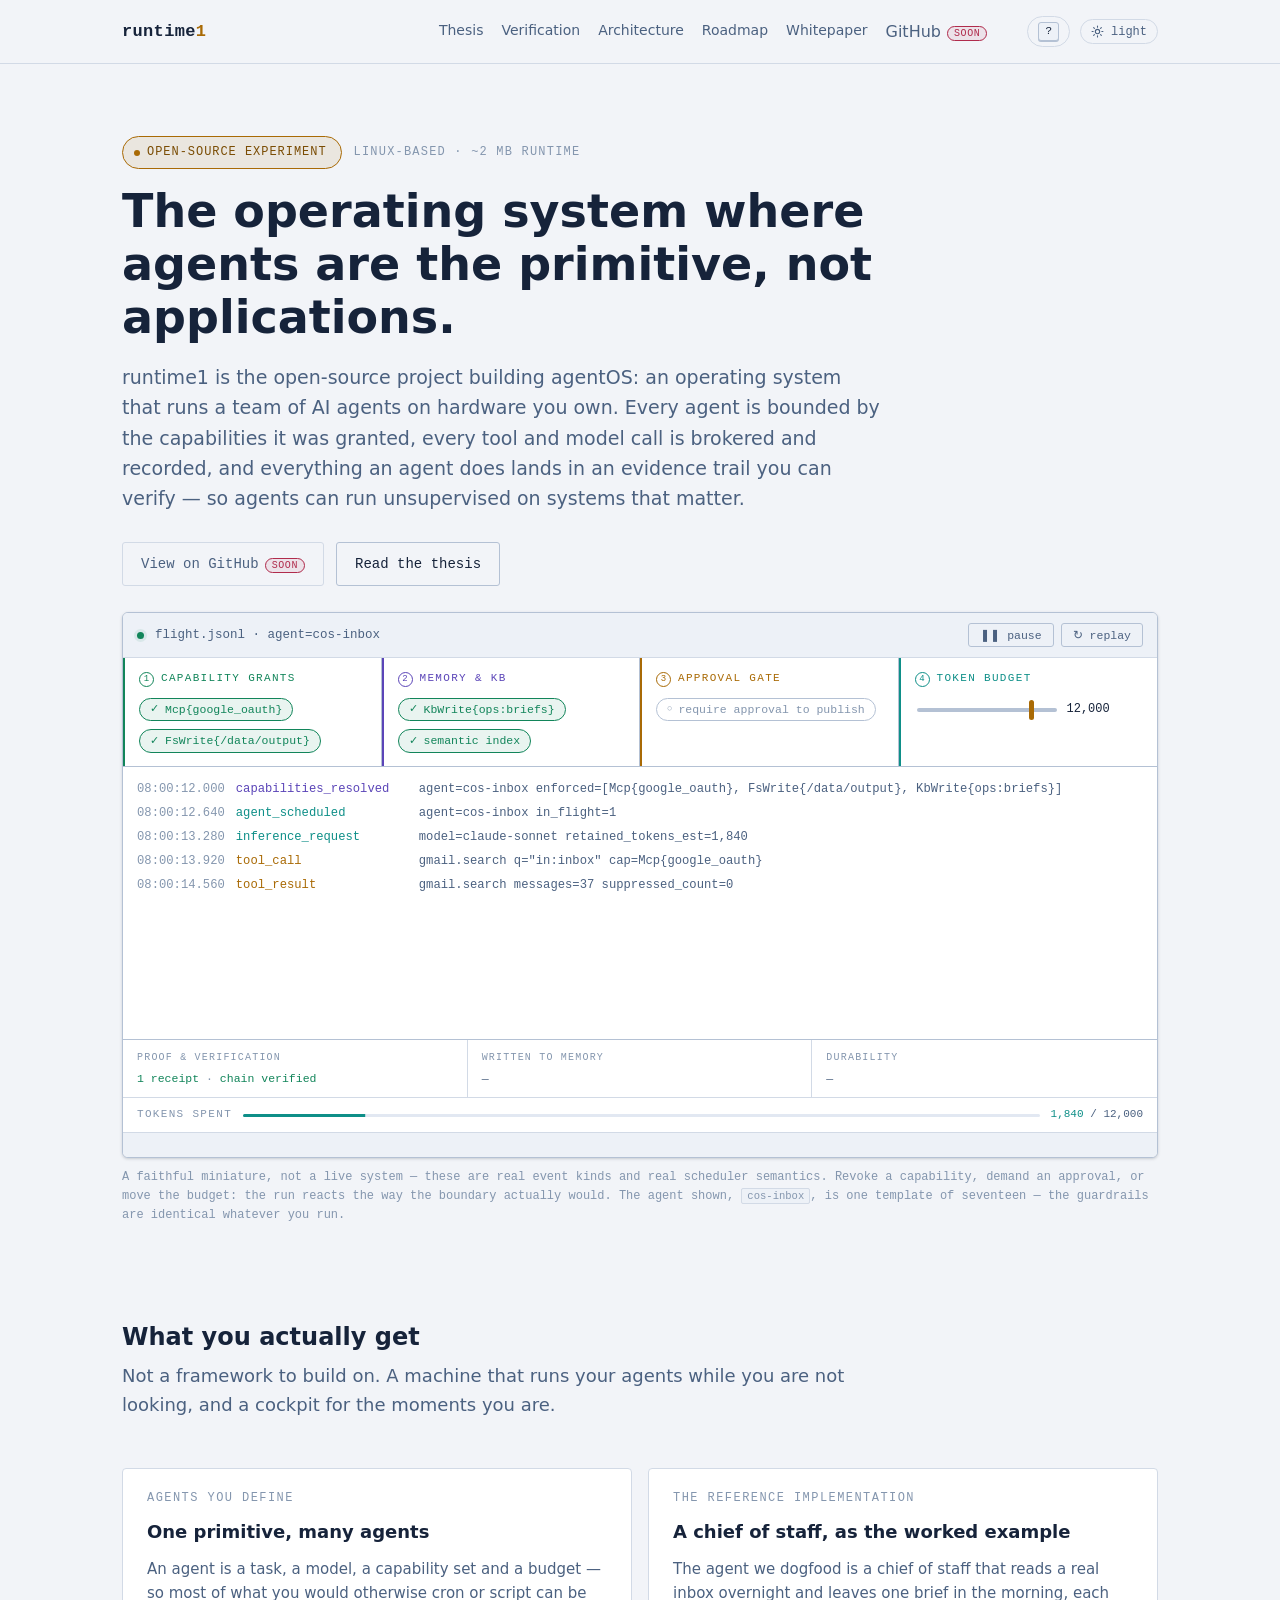
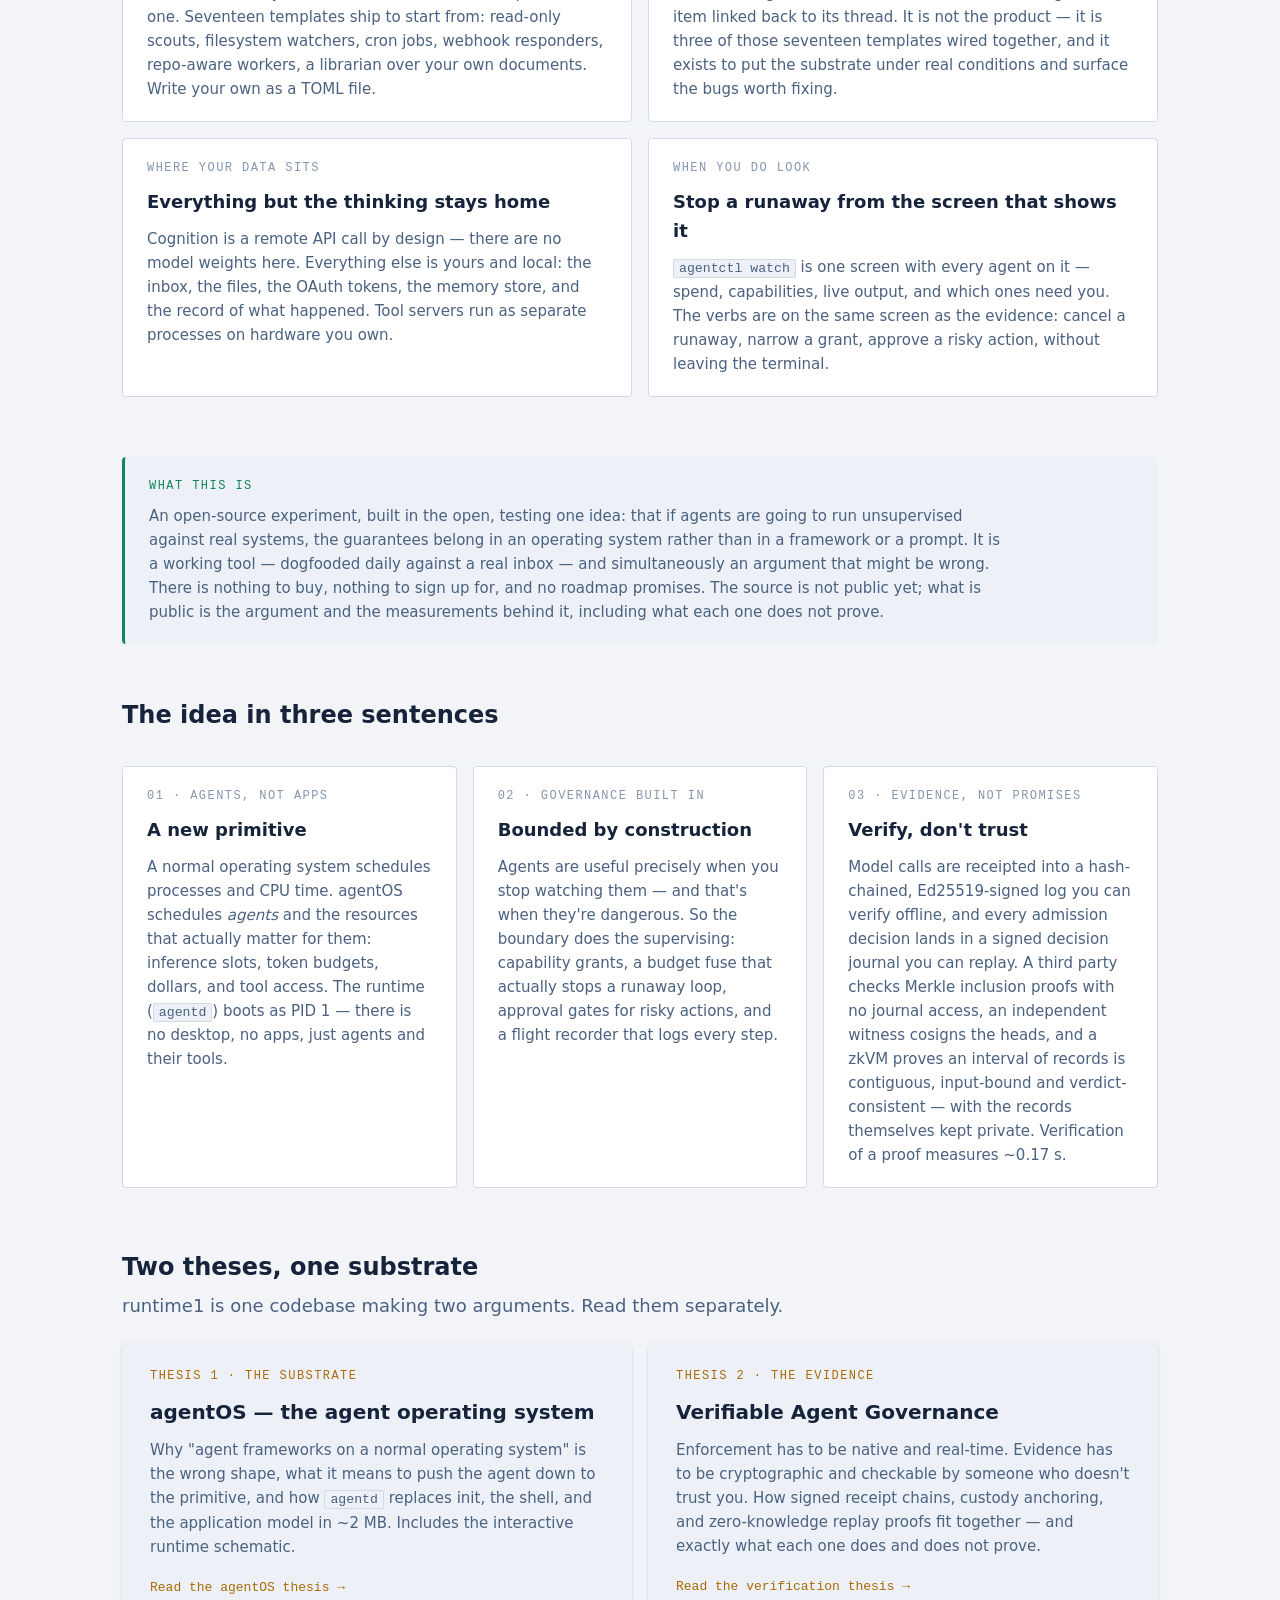
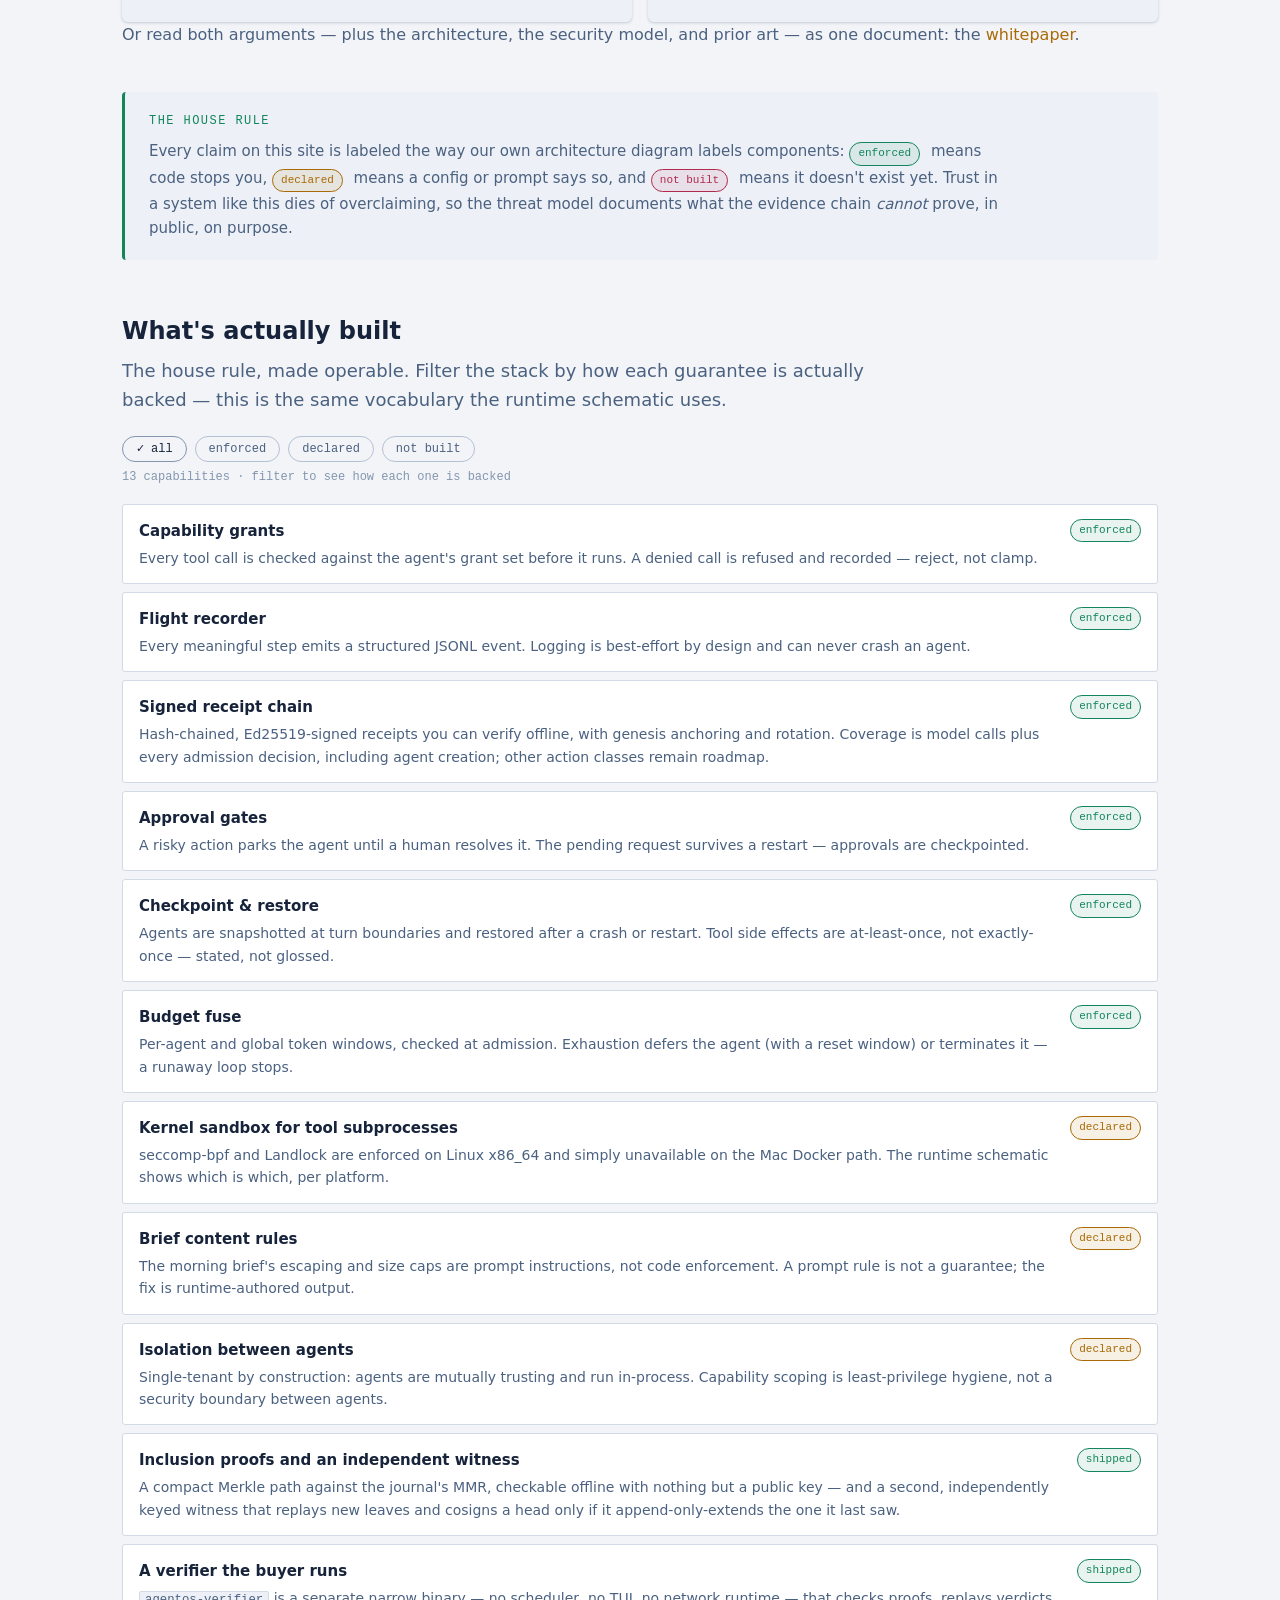
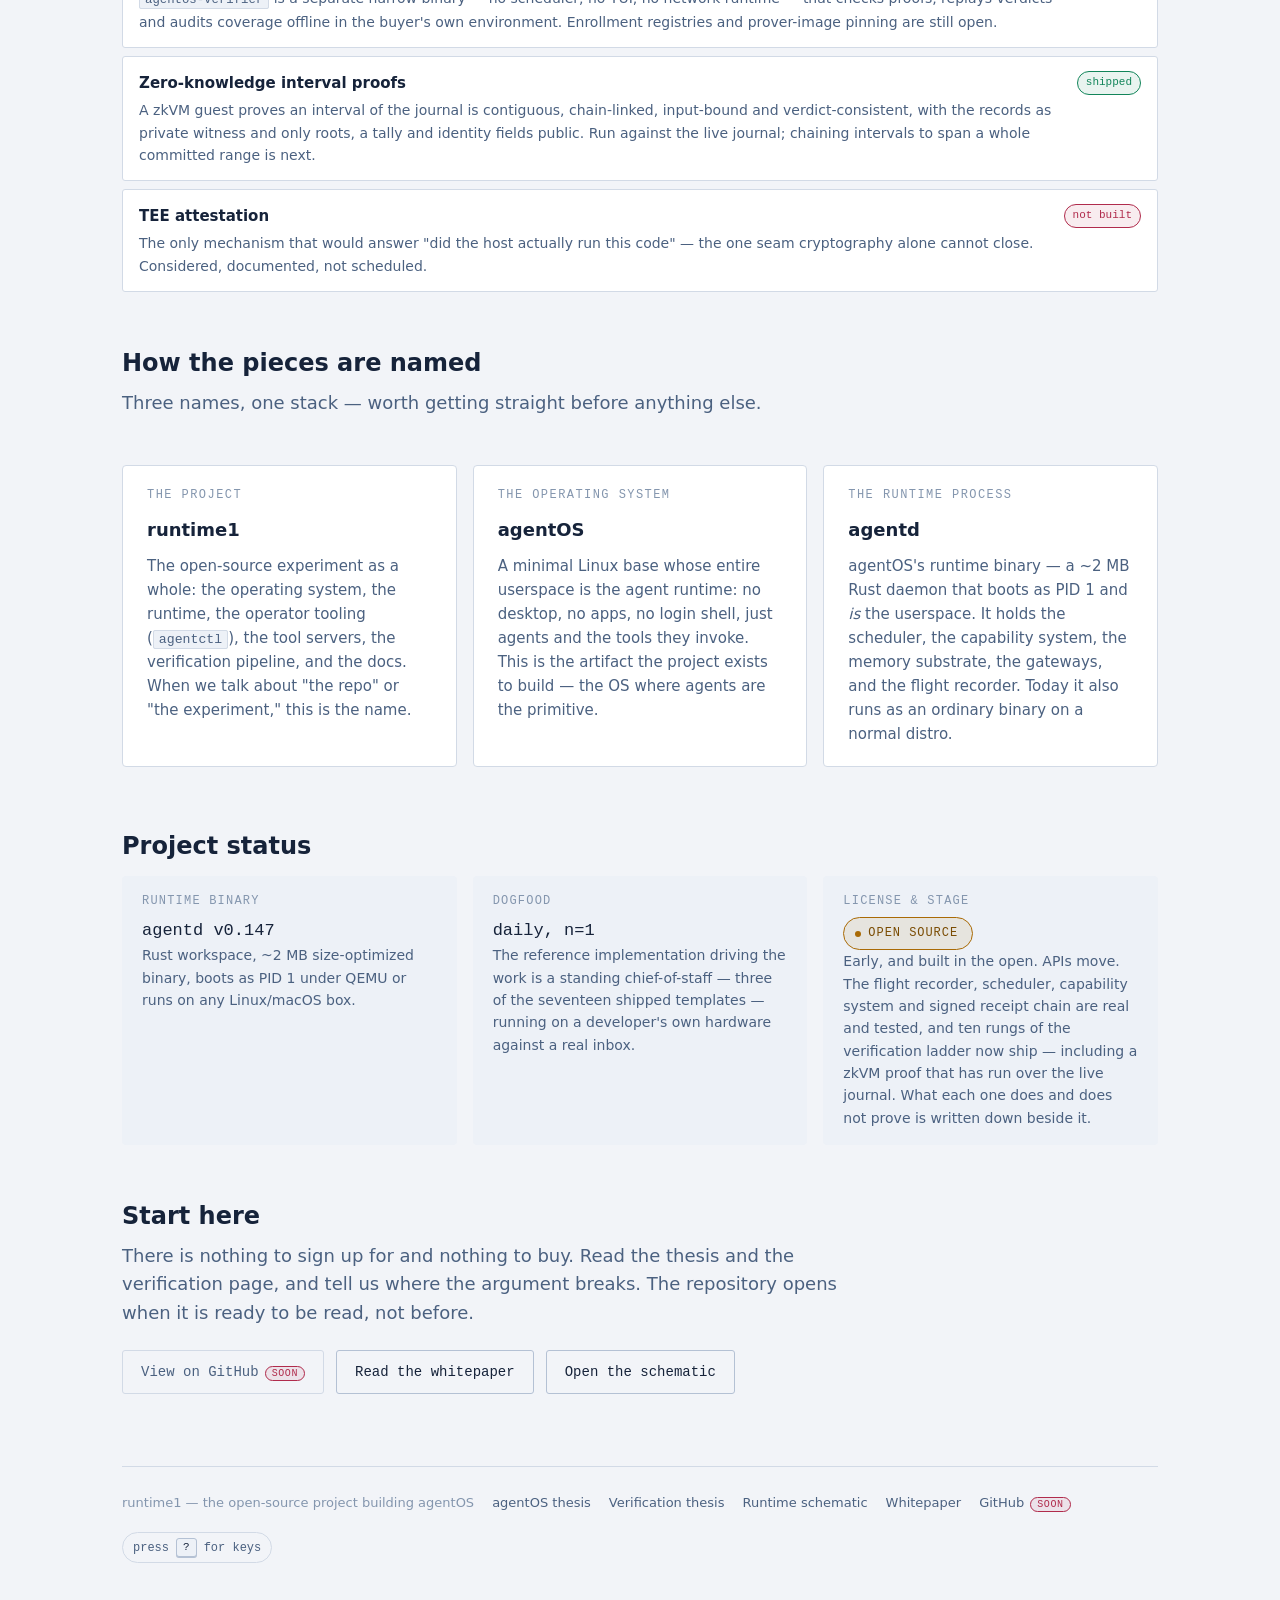
==== index.html @ 0117f95e "runtime1 website: initial public release Static site, no build step — GitHub Pages serves it straigh" ====
<!DOCTYPE html>
<html lang="en">
<head>
<meta charset="utf-8">
<meta name="viewport" content="width=device-width, initial-scale=1">
<title>runtime1 — building the operating system where agents are the primitive</title>
<meta name="description" content="runtime1 is the open-source project building agentOS — a Linux-based operating system whose primitive is the agent, not the application. Every agent bounded by capability, every action brokered and recorded, with a verifiable evidence trail.">
<link rel="stylesheet" href="style.css">
<script>try{var t=localStorage.getItem('runtime1-theme');if(t)document.documentElement.dataset.theme=t}catch(e){}</script>
</head>
<body>
<div class="progress"><span></span></div>
<header class="topbar">
  <nav class="nav">
    <span class="brand">runtime<b>1</b></span>
    <div class="links">
      <a href="thesis.html">Thesis</a>
      <a href="zk-verification.html">Verification</a>
      <a href="architecture.html">Architecture</a>
      <a href="roadmap.html">Roadmap</a>
      <a href="whitepaper.html">Whitepaper</a>
      <span class="soon" title="the repository is not public yet">GitHub<em>soon</em></span>
    </div>
    <div class="tools">
      <button type="button" class="keyhint" data-help aria-label="Keyboard shortcuts"><kbd>?</kbd></button>
      <button type="button" class="tt" data-theme-toggle aria-pressed="false" title="Switch to light (t)">
        <svg class="moon" viewBox="0 0 24 24" fill="none" stroke="currentColor" stroke-width="2"
             stroke-linecap="round" stroke-linejoin="round" aria-hidden="true"><path d="M21 12.79A9 9 0 1 1 11.21 3 7 7 0 0 0 21 12.79z"/></svg>
        <svg class="sun" viewBox="0 0 24 24" fill="none" stroke="currentColor" stroke-width="2"
             stroke-linecap="round" stroke-linejoin="round" aria-hidden="true"><circle cx="12" cy="12" r="4"/><path d="M12 2v2M12 20v2M4.9 4.9l1.4 1.4M17.7 17.7l1.4 1.4M2 12h2M20 12h2M6.3 17.7l-1.4 1.4M19.1 4.9l-1.4 1.4"/></svg>
        <span class="tt-label">dark</span>
      </button>
    </div>
  </nav>
</header>

<div class="wrap">


  <section class="hero">
    <div class="hero-tag">
      <span class="pill">open-source experiment</span>
      <span class="rest">Linux-based · ~2&nbsp;MB runtime</span>
    </div>
    <h1>The operating system where agents are the primitive, not applications.</h1>
    <p class="sub">
      runtime1 is the open-source project building agentOS: an operating system that runs a
      team of AI agents on hardware you own. Every agent is bounded by the capabilities it was
      granted, every tool and model call is brokered and recorded, and everything an agent does
      lands in an evidence trail you can verify — so agents can run unsupervised on systems
      that matter.
    </p>
    <div class="cta">
      <span class="btn soon-btn" title="the repository is not public yet">View on GitHub<em>soon</em></span>
      <a class="btn ghost" href="thesis.html">Read the thesis</a>
    </div>

    <div class="rec" data-recorder>
      <div class="rec-hd">
        <span class="dot" aria-hidden="true"></span>
        <span class="file">flight.jsonl · agent=cos-inbox</span>
        <div class="rec-ctl">
          <button type="button" data-play aria-label="Pause the recorder">❚❚ pause</button>
          <button type="button" data-replay aria-label="Replay the recorder">↻ replay</button>
        </div>
      </div>

      <div class="rec-controls">
        <div class="guard" data-guard="cap">
          <p class="guard-k"><span class="gn">1</span> capability grants</p>
          <div class="guard-row">
            <button type="button" class="tog on" data-cap="Mcp{google_oauth}" aria-pressed="true">Mcp{google_oauth}</button>
            <button type="button" class="tog on" data-cap="FsWrite{/data/output}" aria-pressed="true">FsWrite{/data/output}</button>
          </div>
        </div>
        <div class="guard" data-guard="memory">
          <p class="guard-k"><span class="gn">2</span> memory &amp; kb</p>
          <div class="guard-row">
            <button type="button" class="tog on" data-cap="KbWrite{ops:briefs}" aria-pressed="true">KbWrite{ops:briefs}</button>
            <button type="button" class="tog on" data-semantic aria-pressed="true">semantic index</button>
          </div>
        </div>
        <div class="guard" data-guard="approval">
          <p class="guard-k"><span class="gn">3</span> approval gate</p>
          <div class="guard-row">
            <button type="button" class="tog" data-approval aria-pressed="false">require approval to publish</button>
          </div>
        </div>
        <div class="guard" data-guard="budget">
          <p class="guard-k"><span class="gn">4</span> token budget</p>
          <div class="guard-row">
            <input class="m3-slider" id="budget" type="range" min="2000" max="14000" step="500"
                   value="12000" data-budget aria-label="Token budget">
            <span class="guard-val" data-budget-label>12,000</span>
          </div>
        </div>
      </div>

      <div class="rec-log" role="log" aria-live="off" aria-label="Simulated flight recorder output"></div>

      <div class="rec-status">
        <div class="st" data-st="proof">
          <p class="st-k">proof &amp; verification</p>
          <p class="st-v" data-proof>—</p>
        </div>
        <div class="st" data-st="memory">
          <p class="st-k">written to memory</p>
          <p class="st-v" data-kb>—</p>
        </div>
        <div class="st" data-st="durability">
          <p class="st-k">durability</p>
          <p class="st-v" data-ckpt>—</p>
        </div>
      </div>

      <div class="rec-meter">
        <span class="rm-k">tokens spent</span>
        <div class="meter"><span></span></div>
        <span class="rm-v"><b data-spent>0</b> / <span data-cap-total>12,000</span></span>
      </div>

      <div class="rec-out"></div>
    </div>
    <p class="rec-cap">A faithful miniature, not a live system — these are real event kinds and real
    scheduler semantics. Revoke a capability, demand an approval, or move the budget: the run
    reacts the way the boundary actually would. The agent shown, <code>cos-inbox</code>, is one
    template of seventeen — the guardrails are identical whatever you run.</p>
  </section>

  <section class="section">
    <h2>What you actually get</h2>
    <p class="lead">Not a framework to build on. A machine that runs your agents while you are not
    looking, and a cockpit for the moments you are.</p>
    <div class="plain quad">
      <div class="card" data-reveal>
        <p class="k">agents you define</p>
        <h3>One primitive, many agents</h3>
        <p>An agent is a task, a model, a capability set and a budget — so most of what you would
        otherwise cron or script can be one. Seventeen templates ship to start from: read-only
        scouts, filesystem watchers, cron jobs, webhook responders, repo-aware workers, a
        librarian over your own documents. Write your own as a TOML file.</p>
      </div>
      <div class="card" data-reveal>
        <p class="k">the reference implementation</p>
        <h3>A chief of staff, as the worked example</h3>
        <p>The agent we dogfood is a chief of staff that reads a real inbox overnight and leaves
        one brief in the morning, each item linked back to its thread. It is not the product —
        it is three of those seventeen templates wired together, and it exists to put the
        substrate under real conditions and surface the bugs worth fixing.</p>
      </div>
      <div class="card" data-reveal>
        <p class="k">where your data sits</p>
        <h3>Everything but the thinking stays home</h3>
        <p>Cognition is a remote API call by design — there are no model weights here. Everything
        else is yours and local: the inbox, the files, the OAuth tokens, the memory store, and the
        record of what happened. Tool servers run as separate processes on hardware you own.</p>
      </div>
      <div class="card" data-reveal>
        <p class="k">when you do look</p>
        <h3>Stop a runaway from the screen that shows it</h3>
        <p><code>agentctl watch</code> is one screen with every agent on it — spend, capabilities,
        live output, and which ones need you. The verbs are on the same screen as the evidence:
        cancel a runaway, narrow a grant, approve a risky action, without leaving the terminal.</p>
      </div>
    </div>
  </section>

  <section class="section">
    <div class="honesty" style="margin-top:0" data-reveal>
      <p class="k">what this is</p>
      <p>
        An open-source experiment, built in the open, testing one idea: that if agents are
        going to run unsupervised against real systems, the guarantees belong in an operating
        system rather than in a framework or a prompt. It is a working tool — dogfooded daily
        against a real inbox — and simultaneously an argument that might be wrong. There is
        nothing to buy, nothing to sign up for, and no roadmap promises. The source is not
        public yet; what is public is the argument and the measurements behind it, including
        what each one does not prove.
      </p>
    </div>
  </section>


  <section class="section">
    <h2>The idea in three sentences</h2>
    <div class="plain">
      <div class="card" data-reveal>
        <p class="k">01 · agents, not apps</p>
        <h3>A new primitive</h3>
        <p>A normal operating system schedules processes and CPU time. agentOS schedules <em>agents</em> and
        the resources that actually matter for them: inference slots, token budgets, dollars,
        and tool access. The runtime (<code>agentd</code>) boots as PID&nbsp;1 — there is no
        desktop, no apps, just agents and their tools.</p>
      </div>
      <div class="card" data-reveal>
        <p class="k">02 · governance built in</p>
        <h3>Bounded by construction</h3>
        <p>Agents are useful precisely when you stop watching them — and that's when they're
        dangerous. So the boundary does the supervising: capability grants, a budget fuse that
        actually stops a runaway loop, approval gates for risky actions, and a flight recorder
        that logs every step.</p>
      </div>
      <div class="card" data-reveal>
        <p class="k">03 · evidence, not promises</p>
        <h3>Verify, don't trust</h3>
        <p>Model calls are receipted into a hash-chained, Ed25519-signed log you can verify
        offline, and every admission decision lands in a signed decision journal you can replay.
        A third party checks Merkle inclusion proofs with no journal access, an independent
        witness cosigns the heads, and a zkVM proves an interval of records is contiguous,
        input-bound and verdict-consistent — with the records themselves kept private.
        Verification of a proof measures ~0.17&nbsp;s.</p>
      </div>
    </div>
  </section>

  <section class="section">
    <h2>Two theses, one substrate</h2>
    <p class="lead">runtime1 is one codebase making two arguments. Read them separately.</p>
    <div class="doors">
      <a class="door" href="thesis.html" data-reveal>
        <p class="k">thesis 1 · the substrate</p>
        <h3>agentOS — the agent operating system</h3>
        <p>Why "agent frameworks on a normal operating system" is the wrong shape, what it means to push the
        agent down to the primitive, and how <code>agentd</code> replaces init, the shell, and
        the application model in ~2&nbsp;MB. Includes the interactive runtime schematic.</p>
        <span class="go">Read the agentOS thesis →</span>
      </a>
      <a class="door" href="zk-verification.html" data-reveal>
        <p class="k">thesis 2 · the evidence</p>
        <h3>Verifiable Agent Governance</h3>
        <p>Enforcement has to be native and real-time. Evidence has to be cryptographic and
        checkable by someone who doesn't trust you. How signed receipt chains, custody
        anchoring, and zero-knowledge replay proofs fit together — and exactly what each one
        does and does not prove.</p>
        <span class="go">Read the verification thesis →</span>
      </a>
    </div>
    <p class="mut">Or read both arguments — plus the architecture, the security model, and prior
    art — as one document: the <a href="whitepaper.html">whitepaper</a>.</p>

    <div class="honesty" data-reveal>
      <p class="k">the house rule</p>
      <p>
        Every claim on this site is labeled the way our own architecture diagram labels
        components: <span class="badge enf">enforced</span> means code stops you,
        <span class="badge dec">declared</span> means a config or prompt says so, and
        <span class="badge abs">not built</span> means it doesn't exist yet. Trust in a system
        like this dies of overclaiming, so the threat model documents what the evidence chain
        <em>cannot</em> prove, in public, on purpose.
      </p>
    </div>
  </section>

  <section class="section">
    <h2>What's actually built</h2>
    <p class="lead">The house rule, made operable. Filter the stack by how each guarantee is
    actually backed — this is the same vocabulary the runtime schematic uses.</p>

    <div class="chips" role="group" aria-label="Filter capabilities by evidence level">
      <button type="button" class="chip" data-filter="all" aria-pressed="true">all</button>
      <button type="button" class="chip" data-filter="enf" aria-pressed="false">enforced</button>
      <button type="button" class="chip" data-filter="dec" aria-pressed="false">declared</button>
      <button type="button" class="chip" data-filter="abs" aria-pressed="false">not built</button>
    </div>
    <p class="filter-count" data-filter-count aria-live="polite"></p>

    <div class="matrix">
      <div class="mrow" data-evidence="enf">
        <div><h4>Capability grants</h4>
        <p>Every tool call is checked against the agent's grant set before it runs. A denied
        call is refused and recorded — reject, not clamp.</p></div>
        <span class="badge enf">enforced</span>
      </div>
      <div class="mrow" data-evidence="enf">
        <div><h4>Flight recorder</h4>
        <p>Every meaningful step emits a structured JSONL event. Logging is best-effort by
        design and can never crash an agent.</p></div>
        <span class="badge enf">enforced</span>
      </div>
      <div class="mrow" data-evidence="enf">
        <div><h4>Signed receipt chain</h4>
        <p>Hash-chained, Ed25519-signed receipts you can verify offline, with genesis
        anchoring and rotation. Coverage is model calls plus every admission decision, including
        agent creation; other action classes remain roadmap.</p></div>
        <span class="badge enf">enforced</span>
      </div>
      <div class="mrow" data-evidence="enf">
        <div><h4>Approval gates</h4>
        <p>A risky action parks the agent until a human resolves it. The pending request
        survives a restart — approvals are checkpointed.</p></div>
        <span class="badge enf">enforced</span>
      </div>
      <div class="mrow" data-evidence="enf">
        <div><h4>Checkpoint &amp; restore</h4>
        <p>Agents are snapshotted at turn boundaries and restored after a crash or restart.
        Tool side effects are at-least-once, not exactly-once — stated, not glossed.</p></div>
        <span class="badge enf">enforced</span>
      </div>
      <div class="mrow" data-evidence="enf">
        <div><h4>Budget fuse</h4>
        <p>Per-agent and global token windows, checked at admission. Exhaustion defers the
        agent (with a reset window) or terminates it — a runaway loop stops.</p></div>
        <span class="badge enf">enforced</span>
      </div>
      <div class="mrow" data-evidence="dec">
        <div><h4>Kernel sandbox for tool subprocesses</h4>
        <p>seccomp-bpf and Landlock are enforced on Linux x86_64 and simply unavailable on the
        Mac Docker path. The runtime schematic shows which is which, per platform.</p></div>
        <span class="badge dec">declared</span>
      </div>
      <div class="mrow" data-evidence="dec">
        <div><h4>Brief content rules</h4>
        <p>The morning brief's escaping and size caps are prompt instructions, not code
        enforcement. A prompt rule is not a guarantee; the fix is runtime-authored output.</p></div>
        <span class="badge dec">declared</span>
      </div>
      <div class="mrow" data-evidence="dec">
        <div><h4>Isolation between agents</h4>
        <p>Single-tenant by construction: agents are mutually trusting and run in-process.
        Capability scoping is least-privilege hygiene, not a security boundary between agents.</p></div>
        <span class="badge dec">declared</span>
      </div>
      <div class="mrow" data-evidence="abs">
        <div><h4>Inclusion proofs and an independent witness</h4>
        <p>A compact Merkle path against the journal's MMR, checkable offline with nothing but a
        public key — and a second, independently keyed witness that replays new leaves and
        cosigns a head only if it append-only-extends the one it last saw.</p></div>
        <span class="badge enf">shipped</span>
      </div>
      <div class="mrow" data-evidence="abs">
        <div><h4>A verifier the buyer runs</h4>
        <p><code>agentos-verifier</code> is a separate narrow binary — no scheduler, no TUI, no
        network runtime — that checks proofs, replays verdicts and audits coverage offline in the
        buyer's own environment. Enrollment registries and prover-image pinning are still
        open.</p></div>
        <span class="badge enf">shipped</span>
      </div>
      <div class="mrow" data-evidence="abs">
        <div><h4>Zero-knowledge interval proofs</h4>
        <p>A zkVM guest proves an interval of the journal is contiguous, chain-linked,
        input-bound and verdict-consistent, with the records as private witness and only roots, a
        tally and identity fields public. Run against the live journal; chaining intervals to span
        a whole committed range is next.</p></div>
        <span class="badge enf">shipped</span>
      </div>
      <div class="mrow" data-evidence="abs">
        <div><h4>TEE attestation</h4>
        <p>The only mechanism that would answer "did the host actually run this code" — the one
        seam cryptography alone cannot close. Considered, documented, not scheduled.</p></div>
        <span class="badge abs">not built</span>
      </div>
    </div>
  </section>

  <section class="section">
    <h2>How the pieces are named</h2>
    <p class="lead">Three names, one stack — worth getting straight before anything else.</p>
    <div class="plain">
      <div class="card" data-reveal>
        <p class="k">the project</p>
        <h3>runtime1</h3>
        <p>The open-source experiment as a whole: the operating system, the runtime, the
        operator tooling (<code>agentctl</code>), the tool servers, the verification
        pipeline, and the docs. When we talk about "the repo" or "the experiment," this is
        the name.</p>
      </div>
      <div class="card" data-reveal>
        <p class="k">the operating system</p>
        <h3>agentOS</h3>
        <p>A minimal Linux base whose entire userspace is the agent runtime: no desktop, no
        apps, no login shell, just agents and the tools they invoke. This is the artifact the
        project exists to build — the OS where agents are the primitive.</p>
      </div>
      <div class="card" data-reveal>
        <p class="k">the runtime process</p>
        <h3>agentd</h3>
        <p>agentOS's runtime binary — a ~2&nbsp;MB Rust daemon that boots as PID&nbsp;1 and
        <em>is</em> the userspace. It holds the scheduler, the capability system, the memory
        substrate, the gateways, and the flight recorder. Today it also runs as an ordinary
        binary on a normal distro.</p>
      </div>
    </div>
  </section>

  <section class="section">
    <h2>Project status</h2>
    <div class="status">
      <div class="stat" data-reveal>
        <p class="k">runtime binary</p>
        <p class="big">agentd v0.147</p>
        <p>Rust workspace, ~2 MB size-optimized binary, boots as PID 1 under QEMU or runs on any
        Linux/macOS box.</p>
      </div>
      <div class="stat" data-reveal>
        <p class="k">dogfood</p>
        <p class="big">daily, n=1</p>
        <p>The reference implementation driving the work is a standing chief-of-staff — three of the
        seventeen shipped templates — running on a developer's own hardware against a real inbox.</p>
      </div>
      <div class="stat" data-reveal>
        <p class="k">license &amp; stage</p>
        <p class="big"><span class="pill">open source</span></p>
        <p>Early, and built in the open. APIs move. The flight recorder, scheduler, capability
        system and signed receipt chain are real and tested, and ten rungs of the verification
        ladder now ship — including a zkVM proof that has run over the live journal. What each
        one does and does not prove is written down beside it.</p>
      </div>
    </div>
  </section>

  <section class="section">
    <h2>Start here</h2>
    <p class="lead">There is nothing to sign up for and nothing to buy. Read the thesis and the
    verification page, and tell us where the argument breaks. The repository opens when it is
    ready to be read, not before.</p>
    <div class="cta">
      <span class="btn soon-btn" title="the repository is not public yet">View on GitHub<em>soon</em></span>
      <a class="btn ghost" href="whitepaper.html">Read the whitepaper</a>
      <a class="btn ghost" href="architecture.html">Open the schematic</a>
    </div>
  </section>

  <footer>
    <div class="row">
      <span>runtime1 — the open-source project building agentOS</span>
      <a href="thesis.html">agentOS thesis</a>
      <a href="zk-verification.html">Verification thesis</a>
      <a href="architecture.html">Runtime schematic</a>
      <a href="whitepaper.html">Whitepaper</a>
      <span class="soon" title="the repository is not public yet">GitHub<em>soon</em></span>
      <button type="button" class="keyhint" data-help>press <kbd>?</kbd> for keys</button>
    </div>
  </footer>

</div>
<script src="app.js"></script>
</body>
</html>
---- style.css ----
/* runtime1 site — shared stylesheet.
   One file so a restyle is one edit. Tokens mirror site/architecture.html, which keeps its
   own copy because it is a self-contained generated artifact. */

/* ══════════════════════════════════════════════════════════════════════════
   Material 3 token layer.

   This is a real M3 implementation, not a coat of paint: colour ROLES, a shape
   scale, a type scale, state-layer opacities and the M3 motion system are the
   single source of truth, and every component below consumes them.

   What it deliberately does NOT do is adopt M3's *expressive defaults*. M3 is
   explicit that token VALUES are the brand's to set, and runtime1's identity is
   a terminal: 3px corners, flat tonal surfaces, mono labels. So the shape scale
   is tightened (M3 ships 4-28px; ours is 0-10px) and elevation stays tonal via
   surface-container tiers rather than shadows. Structure is Material; the look
   is runtime1's.

   The legacy --ground/--surface/--text names are kept as ALIASES so the older
   rules in this file (and the pages that use them) keep working unchanged.
   ══════════════════════════════════════════════════════════════════════════ */
:root{
  /* ── sys.color (dark is the reference scheme) ── */
  --md-sys-color-primary:#E8A030;
  --md-sys-color-on-primary:#231502;
  --md-sys-color-primary-container:rgba(232,160,48,.13);
  --md-sys-color-on-primary-container:#F3C67C;
  --md-sys-color-secondary:#35C4BB;
  --md-sys-color-secondary-container:rgba(53,196,187,.10);
  --md-sys-color-tertiary:#9880F0;
  --md-sys-color-tertiary-container:rgba(152,128,240,.10);
  --md-sys-color-error:#D45070;
  --md-sys-color-error-container:rgba(212,80,112,.10);
  /* success is not a stock M3 role; runtime1 needs it for "enforced" */
  --md-sys-color-success:#38D48A;
  --md-sys-color-success-container:rgba(56,212,138,.10);

  --md-sys-color-surface:#070D1A;
  --md-sys-color-surface-container-lowest:#050A14;
  --md-sys-color-surface-container-low:#0E1626;
  --md-sys-color-surface-container:#13203A;
  --md-sys-color-surface-container-high:#192948;
  --md-sys-color-surface-container-highest:#1F3355;
  --md-sys-color-on-surface:#CDD6E8;
  --md-sys-color-on-surface-variant:#7089A8;
  --md-sys-color-on-surface-dim:#3B5478;
  --md-sys-color-outline:#243D64;
  --md-sys-color-outline-variant:#1C2E4A;
  --md-sys-color-scrim:rgba(3,7,15,.74);

  /* ── sys.shape — tightened to runtime1's terminal identity ── */
  --md-sys-shape-corner-none:0;
  --md-sys-shape-corner-extra-small:2px;
  --md-sys-shape-corner-small:3px;
  --md-sys-shape-corner-medium:4px;
  --md-sys-shape-corner-large:6px;
  --md-sys-shape-corner-extra-large:10px;
  --md-sys-shape-corner-full:999px;

  /* ── sys.elevation — M3 levels. In a dark UI the tonal ladder does most of
     the work; the shadows stay faint so nothing turns into a floating card. ── */
  --md-sys-elevation-level0:none;
  --md-sys-elevation-level1:0 1px 2px 0 rgba(0,0,0,.30), 0 1px 3px 1px rgba(0,0,0,.13);
  --md-sys-elevation-level2:0 1px 2px 0 rgba(0,0,0,.30), 0 2px 6px 2px rgba(0,0,0,.13);
  --md-sys-elevation-level3:0 1px 3px 0 rgba(0,0,0,.30), 0 4px 8px 3px rgba(0,0,0,.13);

  /* ── sys.state — M3 state-layer opacities ── */
  --md-sys-state-hover-opacity:.08;
  --md-sys-state-focus-opacity:.10;
  --md-sys-state-pressed-opacity:.10;

  /* ── sys.motion ── */
  --md-sys-motion-easing-standard:cubic-bezier(.2,0,0,1);
  --md-sys-motion-easing-emphasized:cubic-bezier(.2,0,0,1);
  --md-sys-motion-easing-emphasized-decelerate:cubic-bezier(.05,.7,.1,1);
  --md-sys-motion-easing-emphasized-accelerate:cubic-bezier(.3,0,.8,.15);
  --md-sys-motion-duration-short2:100ms;
  --md-sys-motion-duration-short4:200ms;
  --md-sys-motion-duration-medium2:300ms;
  --md-sys-motion-duration-medium4:400ms;
  --md-sys-motion-duration-long2:500ms;

  /* ── sys.typescale — M3 roles, runtime1's two families ── */
  --md-sys-typescale-brand:system-ui,-apple-system,'Segoe UI',Helvetica,Arial,sans-serif;
  --md-sys-typescale-plain:'JetBrains Mono','SF Mono','Cascadia Code',Consolas,'Liberation Mono',monospace;
  --md-sys-typescale-display-large-size:clamp(30px,5vw,46px);
  --md-sys-typescale-display-large-line:1.15;
  --md-sys-typescale-headline-small-size:clamp(26px,4.5vw,38px);
  --md-sys-typescale-title-large-size:24px;
  --md-sys-typescale-title-medium-size:18px;
  --md-sys-typescale-body-large-size:16px;
  --md-sys-typescale-body-medium-size:15px;
  --md-sys-typescale-body-small-size:14px;
  --md-sys-typescale-label-large-size:14px;
  --md-sys-typescale-label-medium-size:12.5px;
  --md-sys-typescale-label-small-size:12px;
  --md-sys-typescale-label-tracking:.12em;

  /* ── legacy aliases: everything below in this file still speaks these ── */
  --ground:var(--md-sys-color-surface);
  --surface:var(--md-sys-color-surface-container-low);
  --surface-2:var(--md-sys-color-surface-container);
  --surface-3:var(--md-sys-color-surface-container-high);
  --border:var(--md-sys-color-outline-variant);
  --border-bright:var(--md-sys-color-outline);
  --text:var(--md-sys-color-on-surface);
  --text-muted:var(--md-sys-color-on-surface-variant);
  --text-dim:var(--md-sys-color-on-surface-dim);
  --accent:var(--md-sys-color-primary);
  --accent-dim:var(--md-sys-color-primary-container);
  --enforced:var(--md-sys-color-success);  --enforced-bg:var(--md-sys-color-success-container);
  --declared:var(--md-sys-color-primary);  --declared-bg:var(--md-sys-color-primary-container);
  --absent:var(--md-sys-color-error);      --absent-bg:var(--md-sys-color-error-container);
  --flow:var(--md-sys-color-secondary);    --flow-bg:var(--md-sys-color-secondary-container);
  --external:var(--md-sys-color-tertiary); --external-bg:var(--md-sys-color-tertiary-container);
  --mono:var(--md-sys-typescale-plain);
  --sans:var(--md-sys-typescale-brand);
  --r:var(--md-sys-shape-corner-small);
}

/* Light scheme: only the colour roles flip — shape, motion and type are shared. */
:root[data-theme="light"]{
  --md-sys-color-primary:#A96A05;
  --md-sys-color-on-primary:#FFFFFF;
  --md-sys-color-primary-container:rgba(169,106,5,.10);
  --md-sys-color-on-primary-container:#7A4C03;
  --md-sys-color-secondary:#0E8F88;
  --md-sys-color-secondary-container:rgba(14,143,136,.09);
  --md-sys-color-tertiary:#5B45B8;
  --md-sys-color-tertiary-container:rgba(91,69,184,.09);
  --md-sys-color-error:#B02B4C;
  --md-sys-color-error-container:rgba(176,43,76,.09);
  --md-sys-color-success:#12855A;
  --md-sys-color-success-container:rgba(18,133,90,.09);
  --md-sys-color-surface:#F2F4F8;
  --md-sys-color-surface-container-lowest:#FFFFFF;
  --md-sys-color-surface-container-low:#FFFFFF;
  --md-sys-color-surface-container:#EDF1F7;
  --md-sys-color-surface-container-high:#E2E8F2;
  --md-sys-color-surface-container-highest:#D8E0EC;
  --md-sys-color-on-surface:#16233A;
  --md-sys-color-on-surface-variant:#4B6180;
  --md-sys-color-on-surface-dim:#8496AE;
  --md-sys-color-outline:#B4C1D4;
  --md-sys-color-outline-variant:#D2DAE6;
  --md-sys-color-scrim:rgba(22,35,58,.44);
  --md-sys-elevation-level1:0 1px 2px 0 rgba(16,26,44,.10), 0 1px 3px 1px rgba(16,26,44,.06);
  --md-sys-elevation-level2:0 1px 2px 0 rgba(16,26,44,.10), 0 2px 6px 2px rgba(16,26,44,.06);
  --md-sys-elevation-level3:0 1px 3px 0 rgba(16,26,44,.10), 0 4px 8px 3px rgba(16,26,44,.06);
}
@media (prefers-color-scheme:light){
  :root:not([data-theme="dark"]){
    --md-sys-color-primary:#A96A05;
    --md-sys-color-on-primary:#FFFFFF;
    --md-sys-color-primary-container:rgba(169,106,5,.10);
    --md-sys-color-on-primary-container:#7A4C03;
    --md-sys-color-secondary:#0E8F88;
    --md-sys-color-secondary-container:rgba(14,143,136,.09);
    --md-sys-color-tertiary:#5B45B8;
    --md-sys-color-tertiary-container:rgba(91,69,184,.09);
    --md-sys-color-error:#B02B4C;
    --md-sys-color-error-container:rgba(176,43,76,.09);
    --md-sys-color-success:#12855A;
    --md-sys-color-success-container:rgba(18,133,90,.09);
    --md-sys-color-surface:#F2F4F8;
    --md-sys-color-surface-container-lowest:#FFFFFF;
    --md-sys-color-surface-container-low:#FFFFFF;
    --md-sys-color-surface-container:#EDF1F7;
    --md-sys-color-surface-container-high:#E2E8F2;
    --md-sys-color-surface-container-highest:#D8E0EC;
    --md-sys-color-on-surface:#16233A;
    --md-sys-color-on-surface-variant:#4B6180;
    --md-sys-color-on-surface-dim:#8496AE;
    --md-sys-color-outline:#B4C1D4;
    --md-sys-color-outline-variant:#D2DAE6;
    --md-sys-color-scrim:rgba(22,35,58,.44);
    --md-sys-elevation-level1:0 1px 2px 0 rgba(16,26,44,.10), 0 1px 3px 1px rgba(16,26,44,.06);
    --md-sys-elevation-level2:0 1px 2px 0 rgba(16,26,44,.10), 0 2px 6px 2px rgba(16,26,44,.06);
    --md-sys-elevation-level3:0 1px 3px 0 rgba(16,26,44,.10), 0 4px 8px 3px rgba(16,26,44,.06);
  }
}

/* ─── base ─── */
*{box-sizing:border-box}
html,body{margin:0;padding:0}
body{background:var(--ground);color:var(--text);font-family:var(--sans);font-size:16px;
  line-height:1.6;-webkit-font-smoothing:antialiased;overflow-x:clip}
a{color:var(--accent);text-decoration:none}
a:hover{text-decoration:underline}
code{font-family:var(--mono);font-size:.88em;background:var(--md-sys-color-surface-container);border:1px solid var(--md-sys-color-outline-variant);border-radius:var(--md-sys-shape-corner-extra-small);padding:1px 5px}
pre{background:var(--md-sys-color-surface-container-lowest);border:1px solid var(--md-sys-color-outline-variant);border-radius:var(--md-sys-shape-corner-medium);padding:16px;overflow-x:auto;font-family:var(--mono);font-size:13px;line-height:1.55;color:var(--md-sys-color-on-surface-variant);margin:14px 0}
p{margin:0 0 14px}
p.mut{color:var(--text-muted)}
ul{margin:0 0 14px;padding-left:22px}
li{margin-bottom:8px}
.muted-li li{color:var(--text-muted)}

/* wrap: wide for the landing grid, narrow (.doc) for reading pages */
/* One content measure everywhere, so the global header's left edge lines up with
   the page content on every page. Long-form pages keep a readable line length by
   capping the PROSE rather than the container — tables, the embedded schematic and
   card grids still get the full width, which is what they want anyway. */
.wrap{max-width:1080px;margin:0 auto;padding:0 22px}
.wrap.doc{padding-bottom:72px;line-height:1.65}
.wrap.doc > p, .wrap.doc > ul, .wrap.doc > ol,
.wrap.doc > h1, .wrap.doc > h2, .wrap.doc > h3,
.wrap.doc > .callout, .wrap.doc > .honesty{max-width:860px}

/* ─── nav ─── */
/* The header is a GLOBAL element, not part of any page's content column. It lives
   outside .wrap so it renders identically whether the page below it is the 880px
   reading measure, the 1080px landing grid, or the schematic. */
.topbar{position:sticky;top:0;z-index:40;
  border-bottom:1px solid var(--md-sys-color-outline-variant);
  background:var(--md-sys-color-surface);
  transition:border-color var(--md-sys-motion-duration-short4) var(--md-sys-motion-easing-standard)}
.topbar.stuck{border-bottom-color:var(--md-sys-color-outline);
  background:color-mix(in srgb, var(--md-sys-color-surface) 92%, transparent);
  backdrop-filter:blur(10px);-webkit-backdrop-filter:blur(10px)}
@supports not (background:color-mix(in srgb, red 50%, transparent)){
  .topbar.stuck{background:var(--md-sys-color-surface)}
}
/* one inner measure, every page */
.nav{display:flex;align-items:center;gap:22px;flex-wrap:wrap;
  max-width:1080px;margin:0 auto;padding:16px 22px}
.brand{font-family:var(--mono);font-weight:700;font-size:17px;color:var(--text);letter-spacing:.02em}
.brand b{color:var(--accent)}
.nav .links{display:flex;gap:18px;margin-left:auto;flex-wrap:wrap}
.nav .links a{color:var(--text-muted);font-size:14px}
.nav .links a:hover{color:var(--text);text-decoration:none}
.nav .links a.here{color:var(--text)}

/* ─── headings ─── */
h1{font-size:clamp(26px,4.5vw,38px);line-height:1.18;margin:0 0 16px}
h2{font-size:22px;margin:48px 0 12px;padding-top:18px;border-top:1px solid var(--border)}
h3{font-size:17px;margin:26px 0 8px}
.lead{font-size:18px;color:var(--text-muted);margin:0 0 8px}
.eyebrow{font-family:var(--mono);font-size:12px;letter-spacing:.14em;text-transform:uppercase;
  color:var(--accent);margin:52px 0 12px}

/* ─── hero (landing) ─── */
.hero{padding:72px 0 48px;text-align:left}
.hero .eyebrow{margin:0 0 14px}
.hero h1{font-size:clamp(30px,5vw,46px);line-height:1.15;margin:0 0 18px;max-width:840px}
.hero .sub{font-size:19px;color:var(--text-muted);max-width:760px;margin:0 0 28px}
.cta{display:flex;gap:12px;flex-wrap:wrap}

/* ─── pill badge: a stamped label, not just muted caption text ─── */
.pill{display:inline-flex;align-items:center;gap:7px;font-family:var(--mono);font-size:12px;
  letter-spacing:.08em;text-transform:uppercase;white-space:nowrap;
  color:var(--md-sys-color-on-primary-container);background:var(--md-sys-color-primary-container);
  border:1px solid var(--md-sys-color-primary);border-radius:var(--md-sys-shape-corner-full);
  padding:6px 14px 6px 11px}
.pill::before{content:'';width:6px;height:6px;border-radius:50%;background:var(--md-sys-color-primary);
  flex:0 0 auto}
.hero-tag{display:flex;align-items:center;gap:12px;flex-wrap:wrap;margin:0 0 16px}
.hero-tag .rest{font-family:var(--mono);font-size:12px;letter-spacing:.1em;text-transform:uppercase;
  color:var(--text-dim)}

/* ─── buttons ─── */
/* M3 buttons. `.primary` is a filled button, plain `.btn`/`.ghost` an outlined
   button. Both carry a real M3 state layer: a currentColor overlay at the
   spec's 8% hover / 10% pressed, rather than an ad-hoc colour swap. */
.btn{position:relative;isolation:isolate;overflow:hidden;display:inline-block;
  font-family:var(--mono);font-size:var(--md-sys-typescale-label-large-size);padding:10px 18px;
  border-radius:var(--md-sys-shape-corner-small);border:1px solid var(--md-sys-color-outline);
  color:var(--md-sys-color-on-surface);background:transparent;cursor:pointer}
.btn::after{content:'';position:absolute;inset:0;background:currentColor;opacity:0;
  pointer-events:none;z-index:-1;
  transition:opacity var(--md-sys-motion-duration-short2) var(--md-sys-motion-easing-standard)}
.btn:hover::after{opacity:var(--md-sys-state-hover-opacity)}
.btn:active::after{opacity:var(--md-sys-state-pressed-opacity)}
.btn:hover{text-decoration:none;border-color:var(--md-sys-color-primary);
  color:var(--md-sys-color-primary)}
.btn.primary{background:var(--md-sys-color-primary);color:var(--md-sys-color-on-primary);
  border-color:var(--md-sys-color-primary);font-weight:700}
.btn.primary:hover{text-decoration:none;color:var(--md-sys-color-on-primary)}
.btn.ghost{color:var(--md-sys-color-on-surface)}
.next,.next-row{display:flex;gap:12px;flex-wrap:wrap;margin-top:40px}

/* ─── sections & cards ─── */
.section{padding:44px 0 8px}
.section h2{font-size:24px;margin:0 0 6px;padding-top:0;border-top:0}
.section .lead{color:var(--text-muted);max-width:760px;margin:0 0 22px}
.plain{display:grid;grid-template-columns:repeat(auto-fit,minmax(280px,1fr));gap:16px;padding:26px 0 8px}
.card{background:var(--md-sys-color-surface-container-low);border:1px solid var(--md-sys-color-outline-variant);border-radius:var(--md-sys-shape-corner-medium);padding:20px 24px}
.card .k{font-family:var(--mono);font-size:12px;letter-spacing:.12em;text-transform:uppercase;
  color:var(--text-dim);margin:0 0 10px}
.card h3{margin:0 0 10px;font-size:18px}
.card p{margin:0;color:var(--text-muted);font-size:15px}
.two{display:grid;grid-template-columns:repeat(auto-fit,minmax(300px,1fr));gap:14px;margin:14px 0}
/* four cards: hold two-up so the last one never orphans on a 3-col row */
.plain.quad{grid-template-columns:repeat(auto-fit,minmax(400px,1fr))}

/* ─── doors (landing) ─── */
.doors{display:grid;grid-template-columns:repeat(auto-fit,minmax(320px,1fr));gap:16px}
.door{display:block;background:var(--md-sys-color-surface-container);border:0;border-radius:var(--md-sys-shape-corner-large);padding:24px 28px;color:var(--md-sys-color-on-surface);box-shadow:var(--md-sys-elevation-level1)}
.door:hover{text-decoration:none;background:var(--md-sys-color-surface-container-high);
  box-shadow:var(--md-sys-elevation-level2)}
.door .k{font-family:var(--mono);font-size:12px;letter-spacing:.12em;text-transform:uppercase;
  color:var(--accent);margin:0 0 10px}
.door h3{margin:0 0 10px;font-size:20px}
.door p{margin:0 0 14px;color:var(--text-muted);font-size:15px}
.door .go{font-family:var(--mono);font-size:13px;color:var(--accent)}

/* ─── callouts ─── */
.callout{background:var(--md-sys-color-surface-container);border:0;border-left:3px solid var(--md-sys-color-primary);border-radius:var(--md-sys-shape-corner-medium);padding:16px 20px;margin:18px 0}
.callout .k{font-family:var(--mono);font-size:11px;letter-spacing:.12em;text-transform:uppercase;
  color:var(--accent);margin:0 0 6px}
.callout p{margin:0 0 8px;font-size:14.5px;color:var(--text-muted)}
.callout p:last-child{margin:0}
.callout.green{border-left-color:var(--enforced)}  .callout.green .k{color:var(--enforced)}
.callout.red{border-left-color:var(--absent)}      .callout.red .k{color:var(--absent)}
.callout.purple{border-left-color:var(--external)} .callout.purple .k{color:var(--external)}
.honesty{background:var(--md-sys-color-surface-container);border:0;border-left:3px solid var(--md-sys-color-success);border-radius:var(--md-sys-shape-corner-medium);padding:20px 24px;margin:44px 0 0}
.honesty .k{font-family:var(--mono);font-size:12px;letter-spacing:.12em;text-transform:uppercase;
  color:var(--enforced);margin:0 0 8px}
.honesty p{margin:0;color:var(--text-muted);font-size:15px;max-width:860px}

/* ─── in-page table of contents ─── */
.toc{background:var(--md-sys-color-surface-container-low);border:1px solid var(--md-sys-color-outline-variant);
  border-radius:var(--md-sys-shape-corner-medium);padding:18px 22px;margin:22px 0}
.toc .k{font-family:var(--mono);font-size:11px;letter-spacing:.12em;text-transform:uppercase;
  color:var(--text-dim);margin:0 0 10px}
.toc ol{list-style:none;margin:0;padding:0;display:grid;grid-template-columns:repeat(auto-fit,minmax(220px,1fr));
  gap:6px 20px;counter-reset:toc}
.toc li{counter-increment:toc;font-size:14px}
.toc li::before{content:counter(toc) ".";font-family:var(--mono);color:var(--text-dim);margin-right:8px}
.toc a{color:var(--text-muted)}
.toc a:hover{color:var(--accent);text-decoration:none}

/* ─── badges ─── */
.badge{display:inline-block;font-family:var(--mono);font-size:11px;padding:2px 8px;
  border-radius:var(--md-sys-shape-corner-full);
  border:1px solid;white-space:nowrap}
.plain .badge,.honesty .badge{margin-right:6px}
.badge.enf{color:var(--enforced);border-color:var(--enforced);background:var(--enforced-bg)}
.badge.dec{color:var(--declared);border-color:var(--declared);background:var(--declared-bg)}
.badge.abs{color:var(--absent);border-color:var(--absent);background:var(--absent-bg)}
.badge.next{color:var(--flow);border-color:var(--flow);background:var(--flow-bg)}
.badge.road{color:var(--external);border-color:var(--external);background:var(--external-bg)}
.badge.gated{color:var(--declared);border-color:var(--declared);background:var(--declared-bg)}

/* ─── tables ─── */
table{width:100%;border-collapse:collapse;font-size:14px;margin:14px 0}
th,td{text-align:left;padding:9px 12px;border:1px solid var(--border);vertical-align:top}
th{background:var(--surface-2);font-family:var(--mono);font-size:12px;letter-spacing:.06em;
  text-transform:uppercase;color:var(--text-muted)}
td{background:var(--md-sys-color-surface-container-low)}
td code{white-space:nowrap}

/* ─── status strip (landing) ─── */
.status{display:grid;grid-template-columns:repeat(auto-fit,minmax(220px,1fr));gap:16px;margin-top:10px}
.stat{background:var(--md-sys-color-surface-container);border:0;border-radius:var(--md-sys-shape-corner-medium);padding:16px 20px}
.stat .k{font-family:var(--mono);font-size:12px;letter-spacing:.1em;text-transform:uppercase;
  color:var(--text-dim);margin:0 0 6px}
.stat p{margin:0;font-size:14px;color:var(--text-muted)}
.stat .big{font-size:17px;color:var(--text);font-family:var(--mono)}

/* ─── embedded schematic ─── */
.arch-embed{margin:20px 0}
.arch-embed iframe{width:100%;height:920px;
  border:1px solid var(--md-sys-color-outline-variant);
  border-radius:var(--md-sys-shape-corner-large);
  background:var(--md-sys-color-surface);box-shadow:var(--md-sys-elevation-level1)}
.arch-embed .cap{font-size:13px;color:var(--text-dim);margin-top:8px;font-family:var(--mono)}

/* ─── roadmap ─── */
.track{background:var(--md-sys-color-surface-container-low);border:1px solid var(--md-sys-color-outline-variant);border-radius:var(--md-sys-shape-corner-medium);padding:20px 24px;margin:12px 0}
.track-hd{display:flex;gap:12px;align-items:baseline;flex-wrap:wrap;margin-bottom:8px}
.track-hd h3{margin:0;font-size:18px}
.track .q{font-size:14px;color:var(--text-dim);font-style:italic;margin:10px 0 0}
.track p{margin:0 0 6px;color:var(--text-muted);font-size:15px}
.track .ids{font-family:var(--mono);font-size:12px;color:var(--text-dim)}

footer{margin-top:64px;border-top:1px solid var(--border);padding:26px 0 48px;color:var(--text-dim);
  font-size:13px}
footer .row{display:flex;gap:18px;flex-wrap:wrap;align-items:center}
footer a{color:var(--text-muted)}

/* ══════════════════════════════════════════════════════════════════════════
   Interaction layer (site/app.js). Everything below degrades to the static
   page when JS is off: no rule here hides content by default.
   ══════════════════════════════════════════════════════════════════════════ */

/* ─── scroll progress ─── */
.progress{position:fixed;top:0;left:0;right:0;height:2px;z-index:60;pointer-events:none}
.progress span{display:block;height:100%;background:var(--accent);transform:scaleX(0);
  transform-origin:0 50%;transition:transform .1s linear}

/* ─── theme toggle + key hint in the nav ─── */
.nav .tools{display:flex;align-items:center;gap:10px;margin-left:18px}
.tt,.keyhint{display:inline-flex;align-items:center;gap:7px;font-family:var(--mono);font-size:12px;
  padding:5px 10px;border-radius:999px;border:1px solid var(--border);background:transparent;
  color:var(--text-muted);cursor:pointer;line-height:1;transition:border-color .15s,color .15s}
.tt:hover,.keyhint:hover{border-color:var(--accent);color:var(--accent)}
.tt svg{width:13px;height:13px;flex:none}
.tt .sun{display:none} :root[data-theme="light"] .tt .sun{display:block}
:root[data-theme="light"] .tt .moon{display:none}
@media (prefers-color-scheme:light){
  :root:not([data-theme="dark"]) .tt .sun{display:block}
  :root:not([data-theme="dark"]) .tt .moon{display:none}
}
.keyhint kbd{margin:0}
@media (max-width:720px){ .nav .tools{margin-left:auto} .tt .tt-label{display:none} }

/* ─── kbd ─── */
kbd{font-family:var(--mono);font-size:11px;line-height:1;padding:3px 6px;border-radius:var(--r);
  border:1px solid var(--border-bright);background:var(--surface-2);color:var(--text);
  box-shadow:0 1px 0 var(--border-bright)}

/* ─── flight recorder ─── */
.rec{background:var(--md-sys-color-surface-container-low);border:1px solid var(--md-sys-color-outline);border-radius:var(--md-sys-shape-corner-large);overflow:hidden;margin:26px 0 8px;box-shadow:var(--md-sys-elevation-level1)}
.rec-hd{display:flex;align-items:center;gap:11px;padding:10px 14px;background:var(--surface-2);
  border-bottom:1px solid var(--border);flex-wrap:wrap}
.rec-hd .file{font-family:var(--mono);font-size:12.5px;color:var(--text-muted)}
.rec-hd .dot{width:7px;height:7px;border-radius:50%;background:var(--enforced);flex:none;
  box-shadow:0 0 0 3px var(--enforced-bg);animation:pulse 2.4s ease-in-out infinite}
@keyframes pulse{0%,100%{opacity:1}50%{opacity:.35}}
.rec-ctl{margin-left:auto;display:flex;gap:7px}
.rec-ctl button{font-family:var(--mono);font-size:11.5px;padding:4px 11px;border-radius:var(--r);
  border:1px solid var(--border-bright);background:transparent;color:var(--text-muted);cursor:pointer;
  transition:border-color .15s,color .15s}
.rec-ctl button:hover{border-color:var(--accent);color:var(--accent)}

/* Three guardrails side by side. Budget is deliberately one control of three,
   not the headline: the argument is that the boundary supervises, not that the
   thing is cheap. */
.rec-controls{display:grid;grid-template-columns:repeat(auto-fit,minmax(210px,1fr));
  border-bottom:1px solid var(--md-sys-color-outline);
  background:var(--md-sys-color-surface-container-lowest)}
/* Each guardrail is its own compartment: a semantic accent rail on the left, a
   hard divider between columns, and a numbered label — so the three read as
   three separate controls rather than one crowded strip. */
.guard{position:relative;padding:12px 14px 13px 16px;
  border-right:1px solid var(--md-sys-color-outline)}
.guard:last-child{border-right:0}
.guard::before{content:'';position:absolute;left:0;top:0;bottom:0;width:2px;background:var(--g-accent)}
.guard[data-guard="cap"]     {--g-accent:var(--md-sys-color-success)}
.guard[data-guard="memory"]  {--g-accent:var(--md-sys-color-tertiary)}
.guard[data-guard="approval"]{--g-accent:var(--md-sys-color-primary)}
.guard[data-guard="budget"]  {--g-accent:var(--md-sys-color-secondary)}
.guard-k{display:flex;align-items:center;gap:7px;font-family:var(--mono);font-size:11px;
  letter-spacing:var(--md-sys-typescale-label-tracking);text-transform:uppercase;
  color:var(--g-accent);margin:0 0 10px}
.guard-k .gn{display:inline-flex;align-items:center;justify-content:center;width:15px;height:15px;
  border-radius:var(--md-sys-shape-corner-full);border:1px solid currentColor;font-size:9px;
  letter-spacing:0;flex:none}
@media (max-width:640px){
  .guard{border-right:0;border-bottom:1px solid var(--md-sys-color-outline)}
  .guard:last-child{border-bottom:0}
}
.guard-row{display:flex;align-items:center;gap:8px;flex-wrap:wrap}
.guard-val{font-family:var(--mono);font-size:12px;color:var(--md-sys-color-on-surface);
  white-space:nowrap}

/* M3 filter-chip anatomy again, reused as a live grant/rule switch. */
.tog{position:relative;isolation:isolate;overflow:hidden;display:inline-flex;align-items:center;
  gap:6px;font-family:var(--mono);font-size:11.5px;line-height:1;padding:5px 10px;cursor:pointer;
  border-radius:var(--md-sys-shape-corner-full);border:1px solid var(--md-sys-color-outline);
  background:transparent;color:var(--md-sys-color-on-surface-dim);
  transition:color var(--md-sys-motion-duration-short2) var(--md-sys-motion-easing-standard),
             border-color var(--md-sys-motion-duration-short2) var(--md-sys-motion-easing-standard),
             background var(--md-sys-motion-duration-short2) var(--md-sys-motion-easing-standard)}
.tog::after{content:'';position:absolute;inset:0;background:currentColor;opacity:0;z-index:-1;
  pointer-events:none;
  transition:opacity var(--md-sys-motion-duration-short2) var(--md-sys-motion-easing-standard)}
.tog:hover::after{opacity:var(--md-sys-state-hover-opacity)}
.tog:active::after{opacity:var(--md-sys-state-pressed-opacity)}
.tog::before{content:'○';font-size:9px}
.tog.on::before{content:'✓';font-size:11px}
.tog.on{color:var(--md-sys-color-success);border-color:var(--md-sys-color-success);
  background:var(--md-sys-color-success-container)}
.tog[data-approval].on{color:var(--md-sys-color-primary);border-color:var(--md-sys-color-primary);
  background:var(--md-sys-color-primary-container)}
/* M3 slider: 4dp track at corner-full with the spec's vertical pill handle.
   The input keeps a 20px box so the hit target stays comfortable. */
.m3-slider{-webkit-appearance:none;appearance:none;width:140px;height:20px;background:transparent;
  outline:none;cursor:pointer;flex:none}
.m3-slider::-webkit-slider-runnable-track{height:4px;border-radius:var(--md-sys-shape-corner-full);
  background:var(--md-sys-color-outline)}
.m3-slider::-webkit-slider-thumb{-webkit-appearance:none;width:5px;height:20px;margin-top:-8px;
  border-radius:var(--md-sys-shape-corner-full);background:var(--md-sys-color-primary);border:0;
  cursor:pointer}
.m3-slider::-moz-range-track{height:4px;border-radius:var(--md-sys-shape-corner-full);
  background:var(--md-sys-color-outline)}
.m3-slider::-moz-range-thumb{width:5px;height:20px;border-radius:var(--md-sys-shape-corner-full);
  background:var(--md-sys-color-primary);border:0;cursor:pointer}
.m3-slider:focus-visible{outline:2px solid var(--md-sys-color-primary);outline-offset:3px}

.rec-log{height:272px;overflow-y:auto;padding:11px 14px;font-family:var(--mono);font-size:12.2px;
  line-height:1.55;scrollbar-width:thin}
.rl{display:flex;gap:11px;padding:2.5px 0;flex-wrap:wrap;animation:rlin .22s ease both}
@keyframes rlin{from{opacity:0;transform:translateY(3px)}to{opacity:1;transform:none}}
.rl .ts{color:var(--text-dim);flex:none}
.rl .kind{flex:none;min-width:172px}
.rl .det{color:var(--text-muted);word-break:break-word}
.rl.flow .kind{color:var(--flow)}
.rl.enf  .kind{color:var(--enforced)}
.rl.abs  .kind{color:var(--absent)}
.rl.ext  .kind{color:var(--external)}
.rl.mut  .kind{color:var(--declared)}
.rl.abs .det{color:var(--absent)}

/* What the run actually left behind: receipts, memory, durable state. The three
   things an auditor would ask for, sitting above the spend line because they
   matter more than the spend does. */
.rec-status{display:grid;grid-template-columns:repeat(auto-fit,minmax(180px,1fr));
  border-top:1px solid var(--md-sys-color-outline);
  background:var(--md-sys-color-surface-container-lowest)}
.st{padding:10px 14px;border-right:1px solid var(--md-sys-color-outline-variant);position:relative}
.st:last-child{border-right:0}
.st-k{font-family:var(--mono);font-size:10px;letter-spacing:var(--md-sys-typescale-label-tracking);
  text-transform:uppercase;color:var(--md-sys-color-on-surface-dim);margin:0 0 5px}
.st-v{font-family:var(--mono);font-size:11.5px;margin:0;color:var(--md-sys-color-on-surface-variant);
  line-height:1.45}
.st-v.ok  {color:var(--md-sys-color-success)}
.st-v.warn{color:var(--md-sys-color-primary)}
.st-v.bad {color:var(--md-sys-color-error)}
.st-v .q{color:var(--md-sys-color-on-surface-dim)}
@media (max-width:640px){
  .st{border-right:0;border-bottom:1px solid var(--md-sys-color-outline-variant)}
  .st:last-child{border-bottom:0}
}

/* Spend readout: present and honest, but a thin strip under the log rather than
   the headline the old top-of-panel meter made it. */
.rec-meter{display:flex;align-items:center;gap:11px;padding:8px 14px;
  border-top:1px solid var(--md-sys-color-outline-variant);
  background:var(--md-sys-color-surface-container-lowest);
  font-family:var(--mono);font-size:11px;color:var(--md-sys-color-on-surface-dim)}
.rec-meter .rm-k{letter-spacing:var(--md-sys-typescale-label-tracking);text-transform:uppercase;
  flex:none}
.rec-meter .rm-v{flex:none;color:var(--md-sys-color-on-surface-variant);white-space:nowrap}
.rec-meter .rm-v b{color:var(--md-sys-color-secondary);font-weight:400}
.meter{flex:1;min-width:80px;height:3px;background:var(--md-sys-color-surface-container-high);
  border-radius:var(--md-sys-shape-corner-full);overflow:hidden}
.meter span{display:block;height:100%;width:100%;background:var(--md-sys-color-secondary);
  transform:scaleX(0);transform-origin:0 50%;
  transition:transform var(--md-sys-motion-duration-medium2) var(--md-sys-motion-easing-standard)}
.meter.over span{background:var(--md-sys-color-error)}
.rec-meter.over .rm-v b{color:var(--md-sys-color-error)}

.rec-out{margin:0;padding:12px 14px;border-top:1px solid var(--md-sys-color-outline-variant);
  font-size:13.5px;color:var(--md-sys-color-on-surface-variant);
  background:var(--md-sys-color-surface-container);min-height:1px;
  display:flex;gap:14px;align-items:center;flex-wrap:wrap}
.rec-out.good{border-left:3px solid var(--md-sys-color-success)}
.rec-out.bad{border-left:3px solid var(--md-sys-color-error)}
.rec-out.warn{border-left:3px solid var(--md-sys-color-primary)}
.rec-out b{color:var(--md-sys-color-on-surface)}
.rec-out .ask{flex:1;min-width:220px}
.rec-out .acts{display:flex;gap:8px}
.rec-out .btn{padding:6px 14px;font-size:12px}
.rec-out .approve{border-color:var(--md-sys-color-success);color:var(--md-sys-color-success)}
.rec-out .deny{border-color:var(--md-sys-color-error);color:var(--md-sys-color-error)}
.rec-cap{font-family:var(--mono);font-size:12px;color:var(--text-dim);margin:10px 0 0}

/* ─── verification miniature (3-up: actions → proof → verify) ─── */
.vd-grid{display:grid;grid-template-columns:repeat(3,1fr);gap:16px;margin:26px 0 8px}
.vd-grid .rec{margin:0}
.rec-hd .gn{display:inline-flex;align-items:center;justify-content:center;width:16px;height:16px;
  border-radius:var(--md-sys-shape-corner-full);border:1px solid var(--accent);color:var(--accent);
  font-family:var(--mono);font-size:9.5px;flex:none}
.vd-log{height:230px}
.vd-note{font-size:12.5px}
.vd-note b{color:var(--md-sys-color-on-surface)}
/* Rows in the proof/verify columns have no .kind/.det split — color the row itself. */
.rl.plain{color:var(--text-muted)}
.rl.plain.flow{color:var(--flow)}
.rl.plain.enf {color:var(--enforced)}
.rl.plain.abs {color:var(--absent)}
.rl.plain.mut {color:var(--declared)}
.rl.removed{opacity:.3;text-decoration:line-through;transition:opacity var(--md-sys-motion-duration-medium2) var(--md-sys-motion-easing-standard)}
.vd-rm{display:none;margin-left:auto;flex:none;width:16px;height:16px;border-radius:50%;
  border:1px solid var(--md-sys-color-outline);background:transparent;color:var(--text-dim);
  font-size:12px;line-height:1;cursor:pointer;align-items:center;justify-content:center;padding:0}
.vd-rm:hover{border-color:var(--md-sys-color-error);color:var(--md-sys-color-error);
  background:var(--absent-bg)}
.vd-log.removable .vd-rm{display:inline-flex}
@media (max-width:900px){ .vd-grid{grid-template-columns:1fr} .vd-log{height:190px} }

/* Same component, deliberately marked "not built": dashed border, declared-color
   accents instead of enforced-green, so it can never be mistaken for the shipped
   demo above it even at a glance. */
.vd-grid--zk .rec{border-style:dashed;border-color:var(--md-sys-color-outline)}
.vd-grid--zk .rec-hd{background:var(--declared-bg)}
.vd-grid--zk .rec-hd .dot{background:var(--declared);box-shadow:0 0 0 3px var(--declared-bg)}
.vd-grid--zk .rec-hd .gn{border-color:var(--declared);color:var(--declared)}
.zk-verdict{display:inline-flex;align-items:center;gap:5px;font-family:var(--mono);font-size:11px;
  padding:1px 8px;border-radius:var(--md-sys-shape-corner-full);border:1px solid;cursor:pointer;
  margin-left:auto;flex:none;background:none;transition:opacity .15s}
.zk-verdict:hover{opacity:.8}
.zk-verdict.allow{color:var(--enforced);border-color:var(--enforced);background:var(--enforced-bg)}
.zk-verdict.deny{color:var(--absent);border-color:var(--absent);background:var(--absent-bg)}
.zk-lock{color:var(--text-dim);letter-spacing:.08em}

/* ─── evidence filter + matrix ─── */
/* M3 filter chips: outlined when unselected, container-filled with a leading
   checkmark when selected, state layer throughout. Shape stays `corner-full` to
   match the existing .badge pills rather than M3's stock 8dp. */
.chips{display:flex;gap:8px;flex-wrap:wrap;margin:18px 0 6px}
.chip{position:relative;isolation:isolate;overflow:hidden;display:inline-flex;align-items:center;
  gap:6px;font-family:var(--mono);font-size:var(--md-sys-typescale-label-small-size);
  padding:5px 13px;border-radius:var(--md-sys-shape-corner-full);cursor:pointer;
  border:1px solid var(--md-sys-color-outline);background:transparent;
  color:var(--md-sys-color-on-surface-variant);
  transition:color var(--md-sys-motion-duration-short2) var(--md-sys-motion-easing-standard),
             border-color var(--md-sys-motion-duration-short2) var(--md-sys-motion-easing-standard),
             background var(--md-sys-motion-duration-short2) var(--md-sys-motion-easing-standard)}
.chip::after{content:'';position:absolute;inset:0;background:currentColor;opacity:0;
  pointer-events:none;z-index:-1;
  transition:opacity var(--md-sys-motion-duration-short2) var(--md-sys-motion-easing-standard)}
.chip:hover::after{opacity:var(--md-sys-state-hover-opacity)}
.chip:active::after{opacity:var(--md-sys-state-pressed-opacity)}
.chip:hover{color:var(--md-sys-color-on-surface)}
.chip.on::before{content:'✓';font-size:11px;line-height:1}
.chip.on{color:var(--md-sys-color-on-surface);border-color:var(--md-sys-color-on-surface-dim)}
.chip[data-filter="enf"].on{color:var(--md-sys-color-success);border-color:var(--md-sys-color-success);
  background:var(--md-sys-color-success-container)}
.chip[data-filter="dec"].on{color:var(--md-sys-color-primary);border-color:var(--md-sys-color-primary);
  background:var(--md-sys-color-primary-container)}
.chip[data-filter="abs"].on{color:var(--md-sys-color-error);border-color:var(--md-sys-color-error);
  background:var(--md-sys-color-error-container)}
.filter-count{font-family:var(--mono);font-size:var(--md-sys-typescale-label-small-size);
  color:var(--md-sys-color-on-surface-dim);margin:0 0 16px}

.matrix{display:flex;flex-direction:column;gap:8px}
.mrow{display:grid;grid-template-columns:1fr auto;gap:16px;align-items:start;padding:14px 16px;
  background:var(--md-sys-color-surface-container-low);
  border:1px solid var(--md-sys-color-outline-variant);
  border-radius:var(--md-sys-shape-corner-small);
  transition:opacity .24s ease,filter .24s ease,border-color .15s}
.mrow:hover{border-color:var(--border-bright)}
.mrow.dim{opacity:.26;filter:saturate(.35)}
.mrow h4{margin:0 0 4px;font-size:15px;font-weight:600}
.mrow p{margin:0;font-size:14px;color:var(--text-muted)}
.mrow .badge{align-self:start}
@media (max-width:560px){ .mrow{grid-template-columns:1fr} .mrow .badge{justify-self:start} }

/* ─── help overlay ─── */
/* M3 basic dialog: scrim + surface-container-high, corner-extra-large, and the
   emphasized-decelerate easing M3 specifies for elements entering the screen. */
.overlay{position:fixed;inset:0;z-index:100;display:none;align-items:center;justify-content:center;
  padding:24px;background:var(--md-sys-color-scrim);
  backdrop-filter:blur(4px);-webkit-backdrop-filter:blur(4px)}
.overlay.open{display:flex;
  animation:fade var(--md-sys-motion-duration-short4) var(--md-sys-motion-easing-standard) both}
@keyframes fade{from{opacity:0}to{opacity:1}}
.sheet{background:var(--md-sys-color-surface-container-high);
  border:1px solid var(--md-sys-color-outline);
  border-radius:var(--md-sys-shape-corner-extra-large);
  padding:26px 28px;max-width:470px;width:100%;box-shadow:var(--md-sys-elevation-level3);
  animation:rise var(--md-sys-motion-duration-medium2) var(--md-sys-motion-easing-emphasized-decelerate) both}
@keyframes rise{from{opacity:0;transform:translateY(10px) scale(.98)}to{opacity:1;transform:none}}
.sheet .k{font-family:var(--mono);font-size:12px;letter-spacing:.12em;text-transform:uppercase;
  color:var(--accent);margin:0 0 6px}
.sheet h3{margin:0 0 8px;font-size:19px}
.sheet-sub{font-size:14px;color:var(--text-muted);margin:0 0 18px}
.krows{display:flex;flex-direction:column;gap:2px;margin-bottom:20px}
.krow{display:flex;gap:14px;align-items:center;padding:5px 0;font-size:14px;color:var(--text-muted)}
.krow kbd{flex:none;min-width:26px;text-align:center}
.sheet-close{width:100%;text-align:center;cursor:pointer;background:transparent}

/* ─── reveal on scroll (only armed once JS confirms support) ─── */
:root.reveal-on [data-reveal]{opacity:0;transform:translateY(12px);
  transition:opacity var(--md-sys-motion-duration-long2) var(--md-sys-motion-easing-emphasized-decelerate),
             transform var(--md-sys-motion-duration-long2) var(--md-sys-motion-easing-emphasized-decelerate)}
:root.reveal-on [data-reveal].in{opacity:1;transform:none}

/* ─── M3 outlined cards. `.door` is actionable, so it gets a state layer. ─── */
.card{transition:border-color var(--md-sys-motion-duration-short2) var(--md-sys-motion-easing-standard)}
.card:hover{border-color:var(--md-sys-color-outline)}
.door{position:relative;isolation:isolate;overflow:hidden;
  transition:border-color var(--md-sys-motion-duration-short2) var(--md-sys-motion-easing-standard),
             transform var(--md-sys-motion-duration-short4) var(--md-sys-motion-easing-emphasized)}
.door::after{content:'';position:absolute;inset:0;background:currentColor;opacity:0;
  pointer-events:none;z-index:-1;
  transition:opacity var(--md-sys-motion-duration-short2) var(--md-sys-motion-easing-standard)}
.door:hover::after{opacity:var(--md-sys-state-hover-opacity)}
.door:active::after{opacity:var(--md-sys-state-pressed-opacity)}
.door:hover{transform:translateY(-2px)}
:focus-visible{outline:2px solid var(--md-sys-color-primary);outline-offset:2px;
  border-radius:var(--md-sys-shape-corner-small)}

@media (prefers-reduced-motion:reduce){
  *,*::before,*::after{animation-duration:.001ms !important;animation-iteration-count:1 !important;
    transition-duration:.001ms !important;scroll-behavior:auto !important}
  :root.reveal-on [data-reveal]{opacity:1;transform:none}
}

/* Printing never scrolls, so nothing may depend on a scroll to become visible. */
@media print{
  :root.reveal-on [data-reveal]{opacity:1 !important;transform:none !important}
  .progress,.nav .tools,.rec-ctl,.chips,.overlay{display:none !important}
  .rec-log{height:auto;overflow:visible}
  .mrow.dim{opacity:1 !important;filter:none !important}
  body{background:#fff;color:#000}
}

/* ── "coming soon" states ──────────────────────────────────────────────────
   The repository is not public yet, so every link that used to point into it
   is rendered as a non-link instead. Deliberately not an <a>: a disabled anchor
   still invites a click and still shows a URL on hover, and a 404 is a worse
   answer than an honest label. The `soon` tag reuses the badge geometry so it
   reads as status rather than as decoration. */
.soon,
.soon-inline{
  color:var(--text-muted);
  cursor:default;
  white-space:nowrap;
}
.soon-inline{ border-bottom:1px dotted var(--border-bright); }
.soon em,
.soon-inline em,
.soon-btn em{
  font-family:var(--mono);
  font-style:normal;
  font-size:10px;
  letter-spacing:.06em;
  text-transform:uppercase;
  color:var(--absent);
  border:1px solid var(--absent);
  background:var(--absent-bg);
  border-radius:var(--md-sys-shape-corner-full);
  padding:1px 6px;
  margin-left:6px;
  vertical-align:2%;
}
.btn.soon-btn{
  color:var(--text-muted);
  border-color:var(--border);
  background:transparent;
  cursor:default;
  box-shadow:none;
}
.btn.soon-btn:hover{ transform:none; box-shadow:none; }
.btn.soon-btn::after{ content:none; }
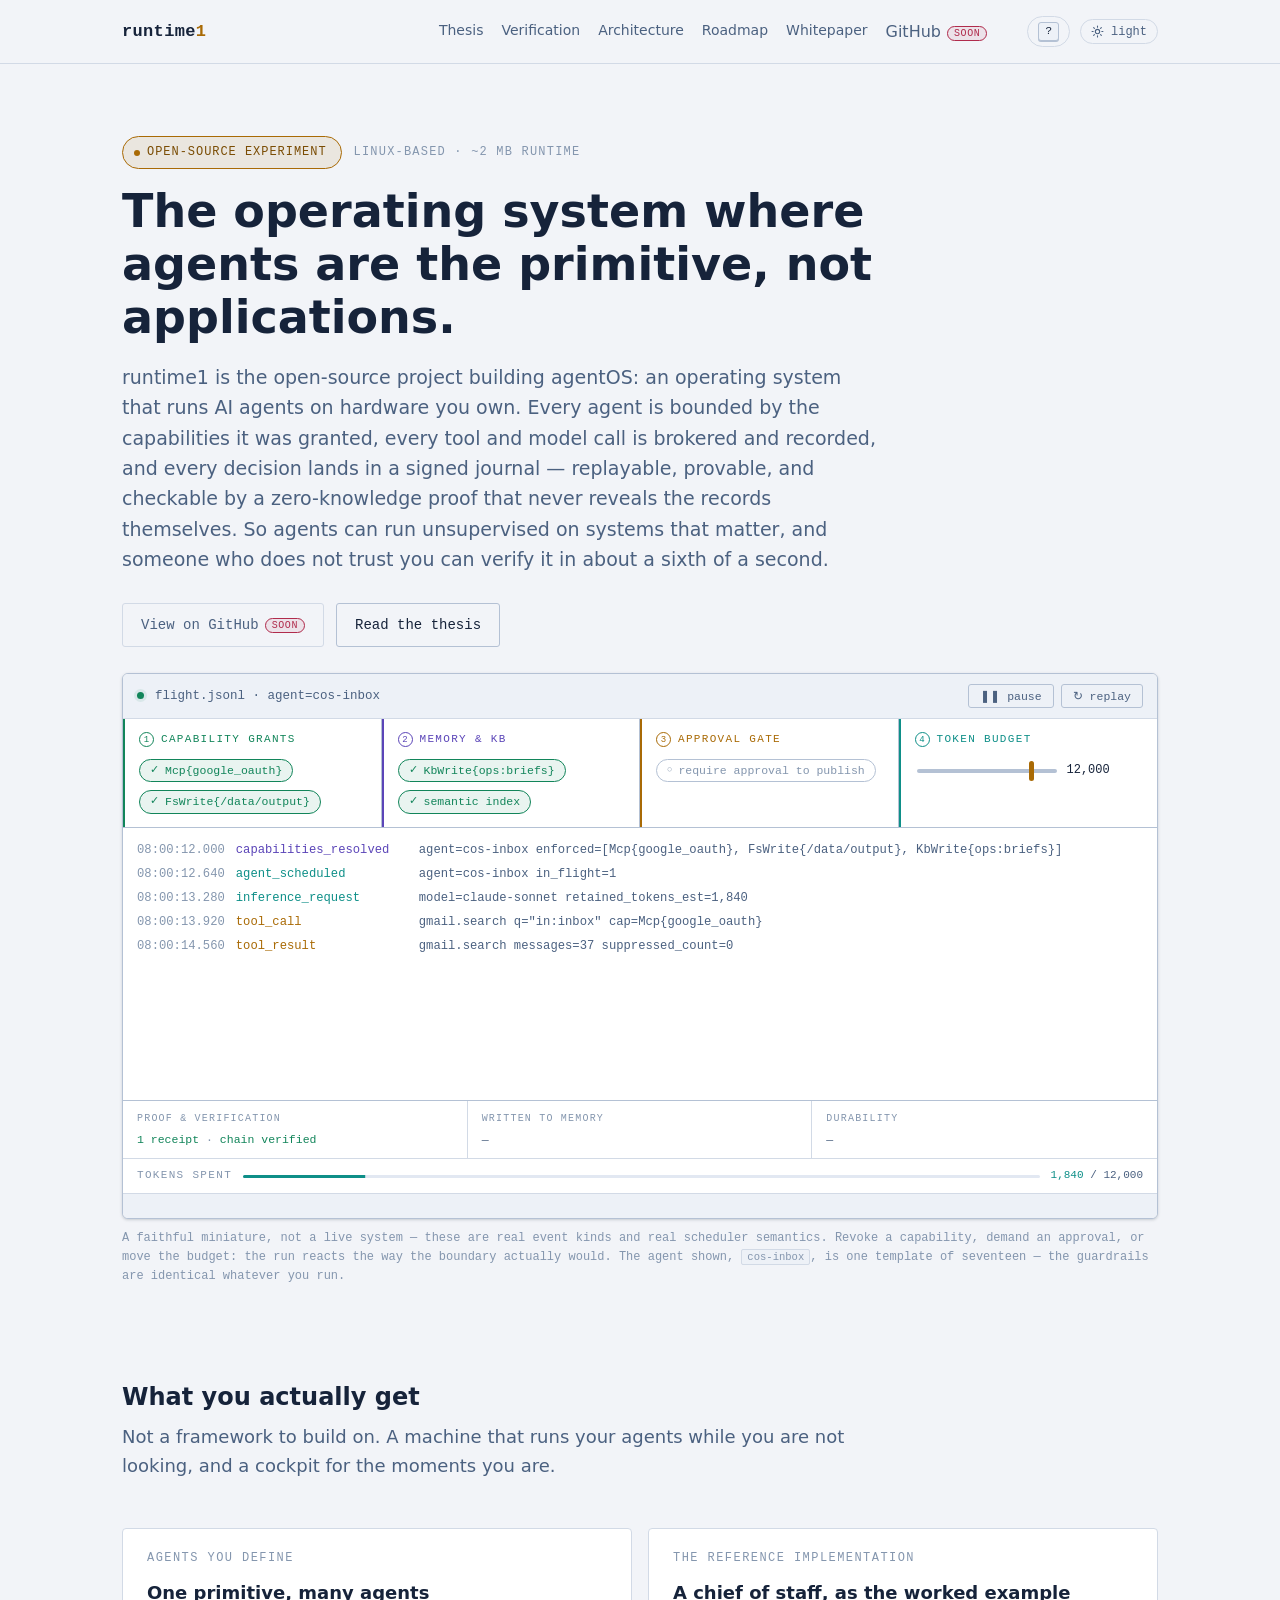
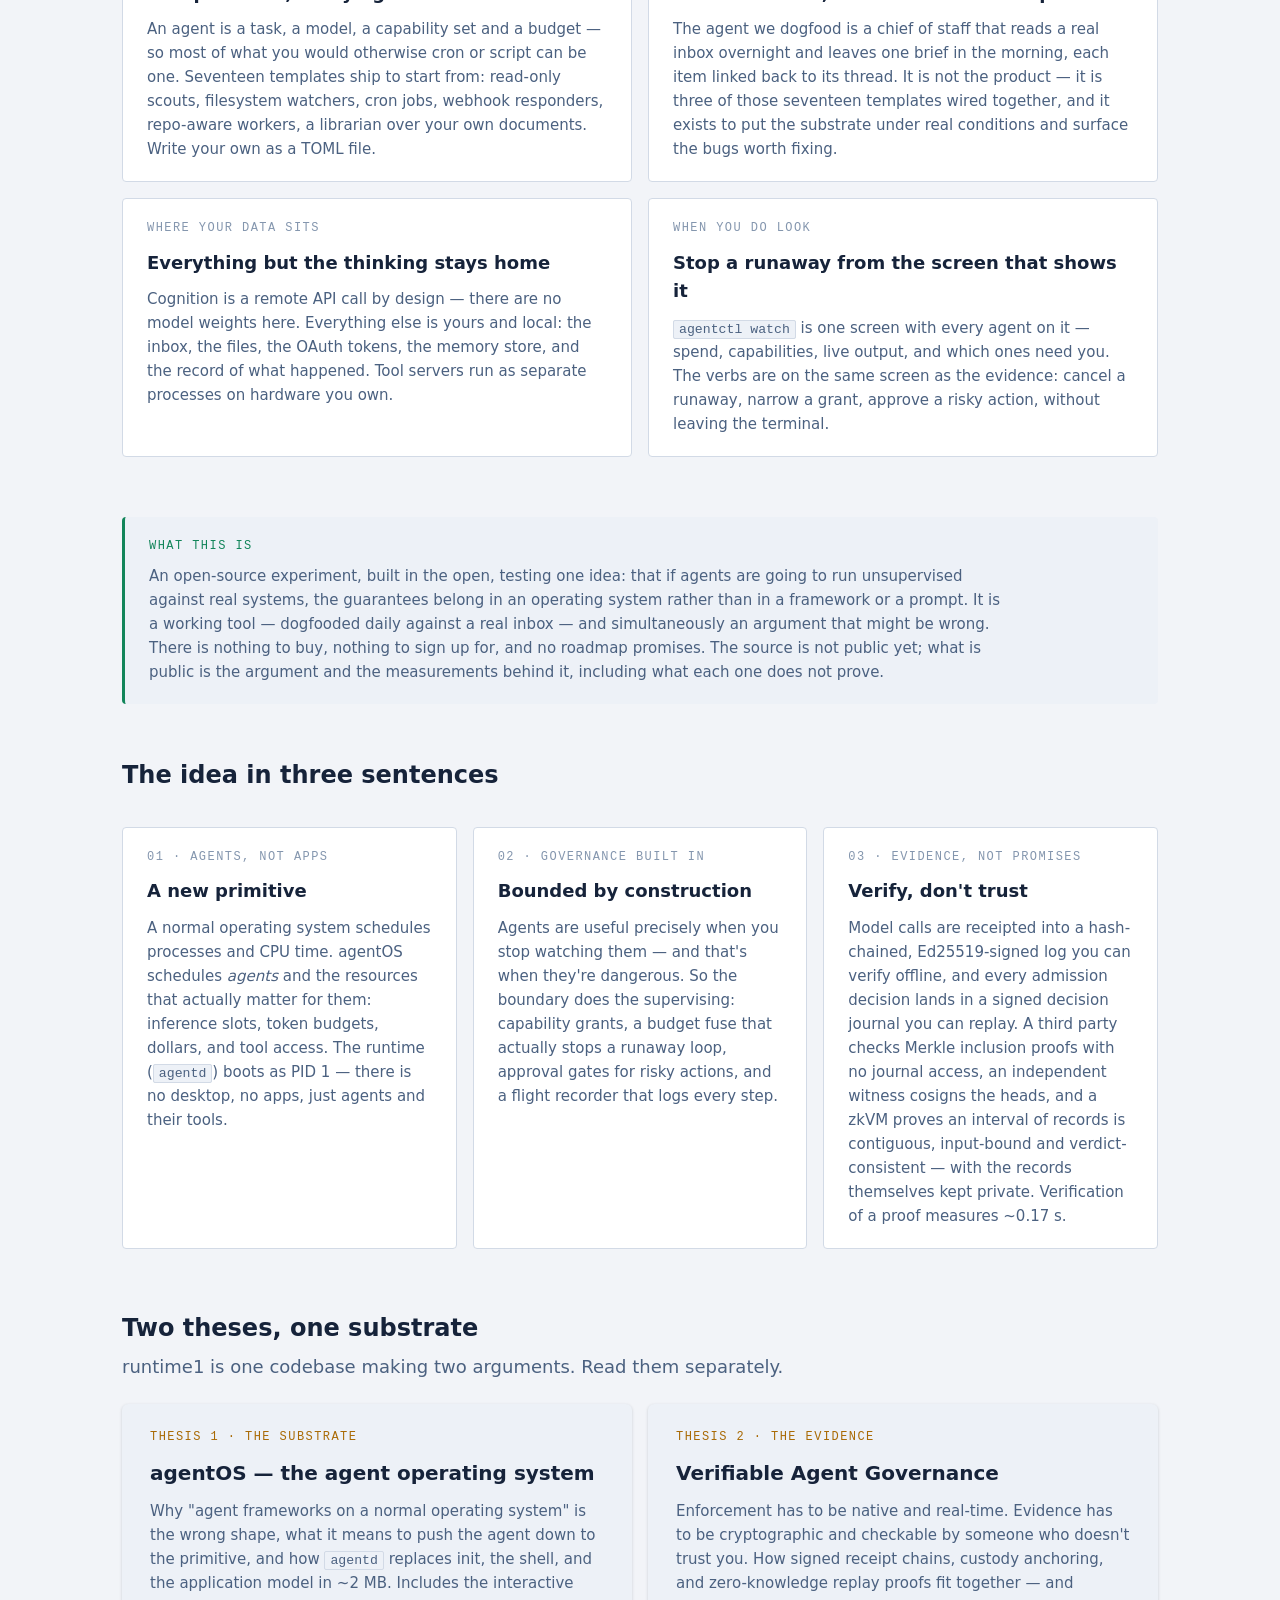
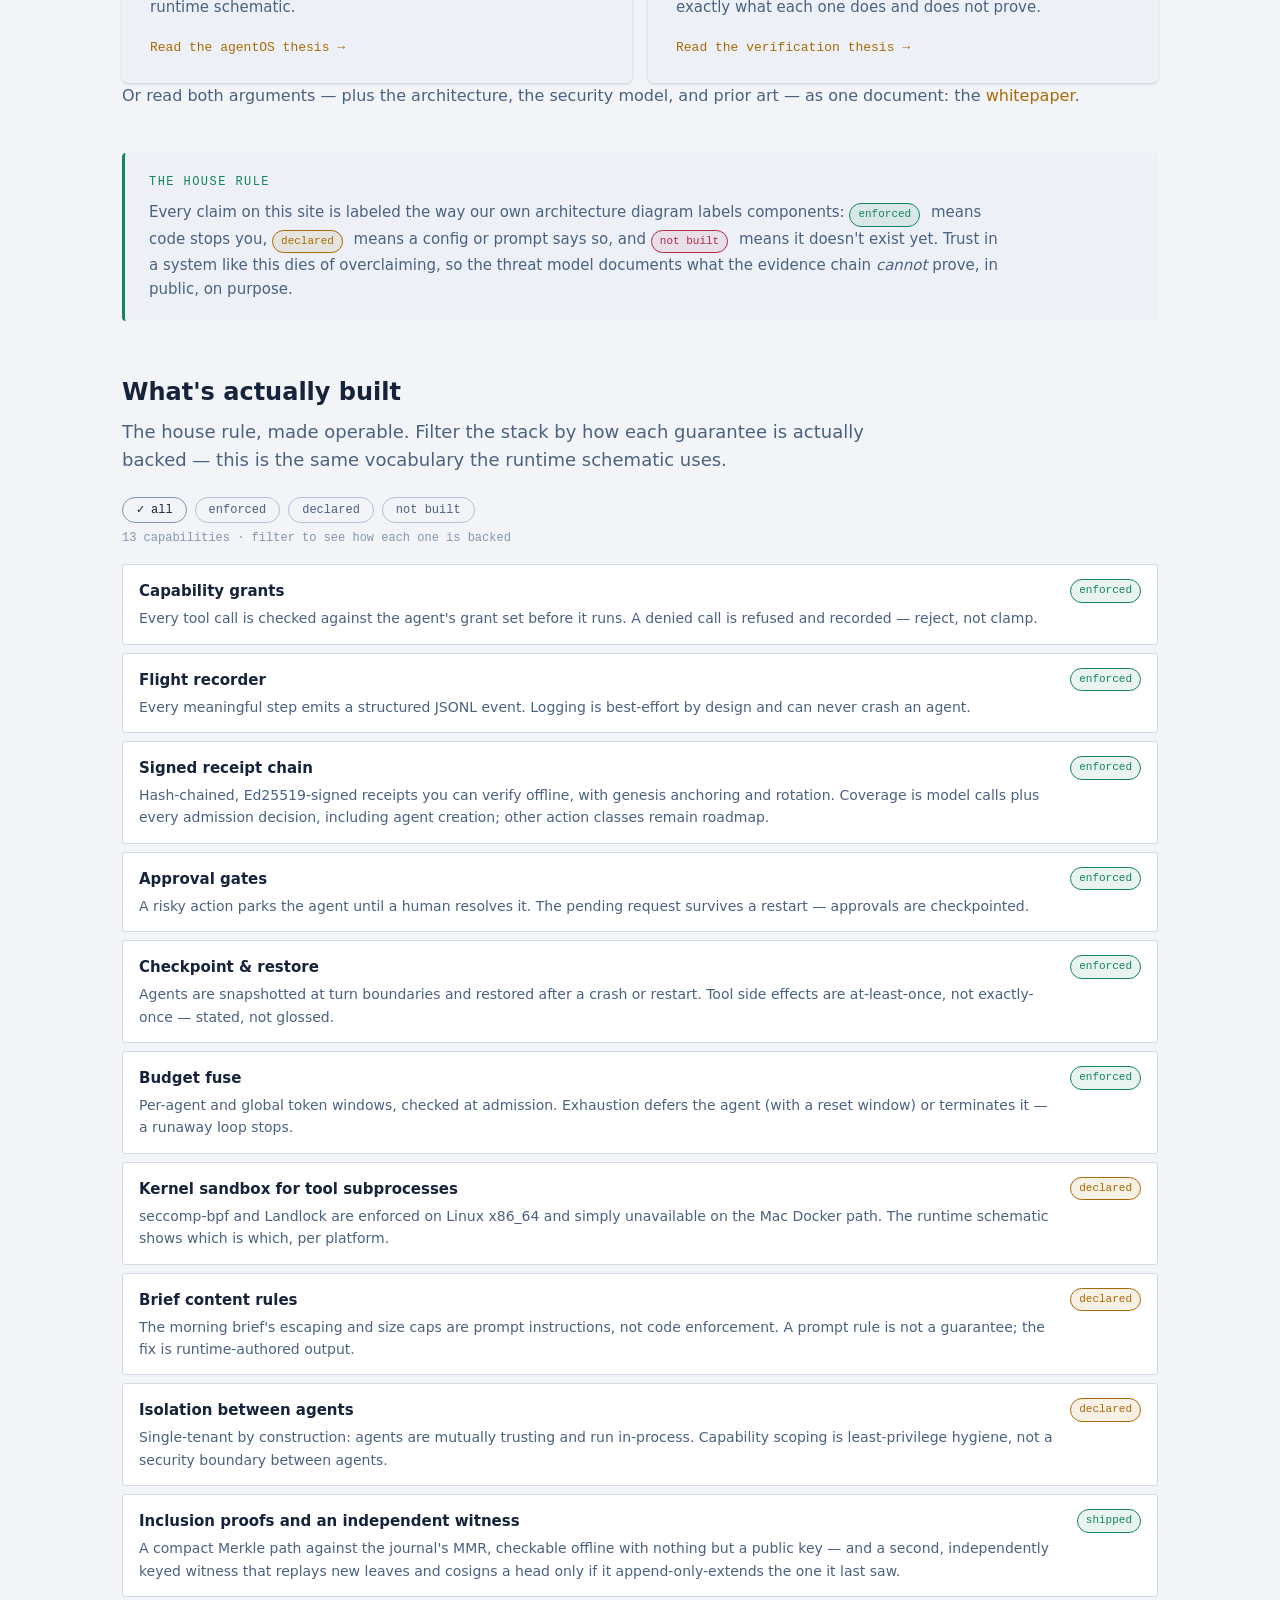
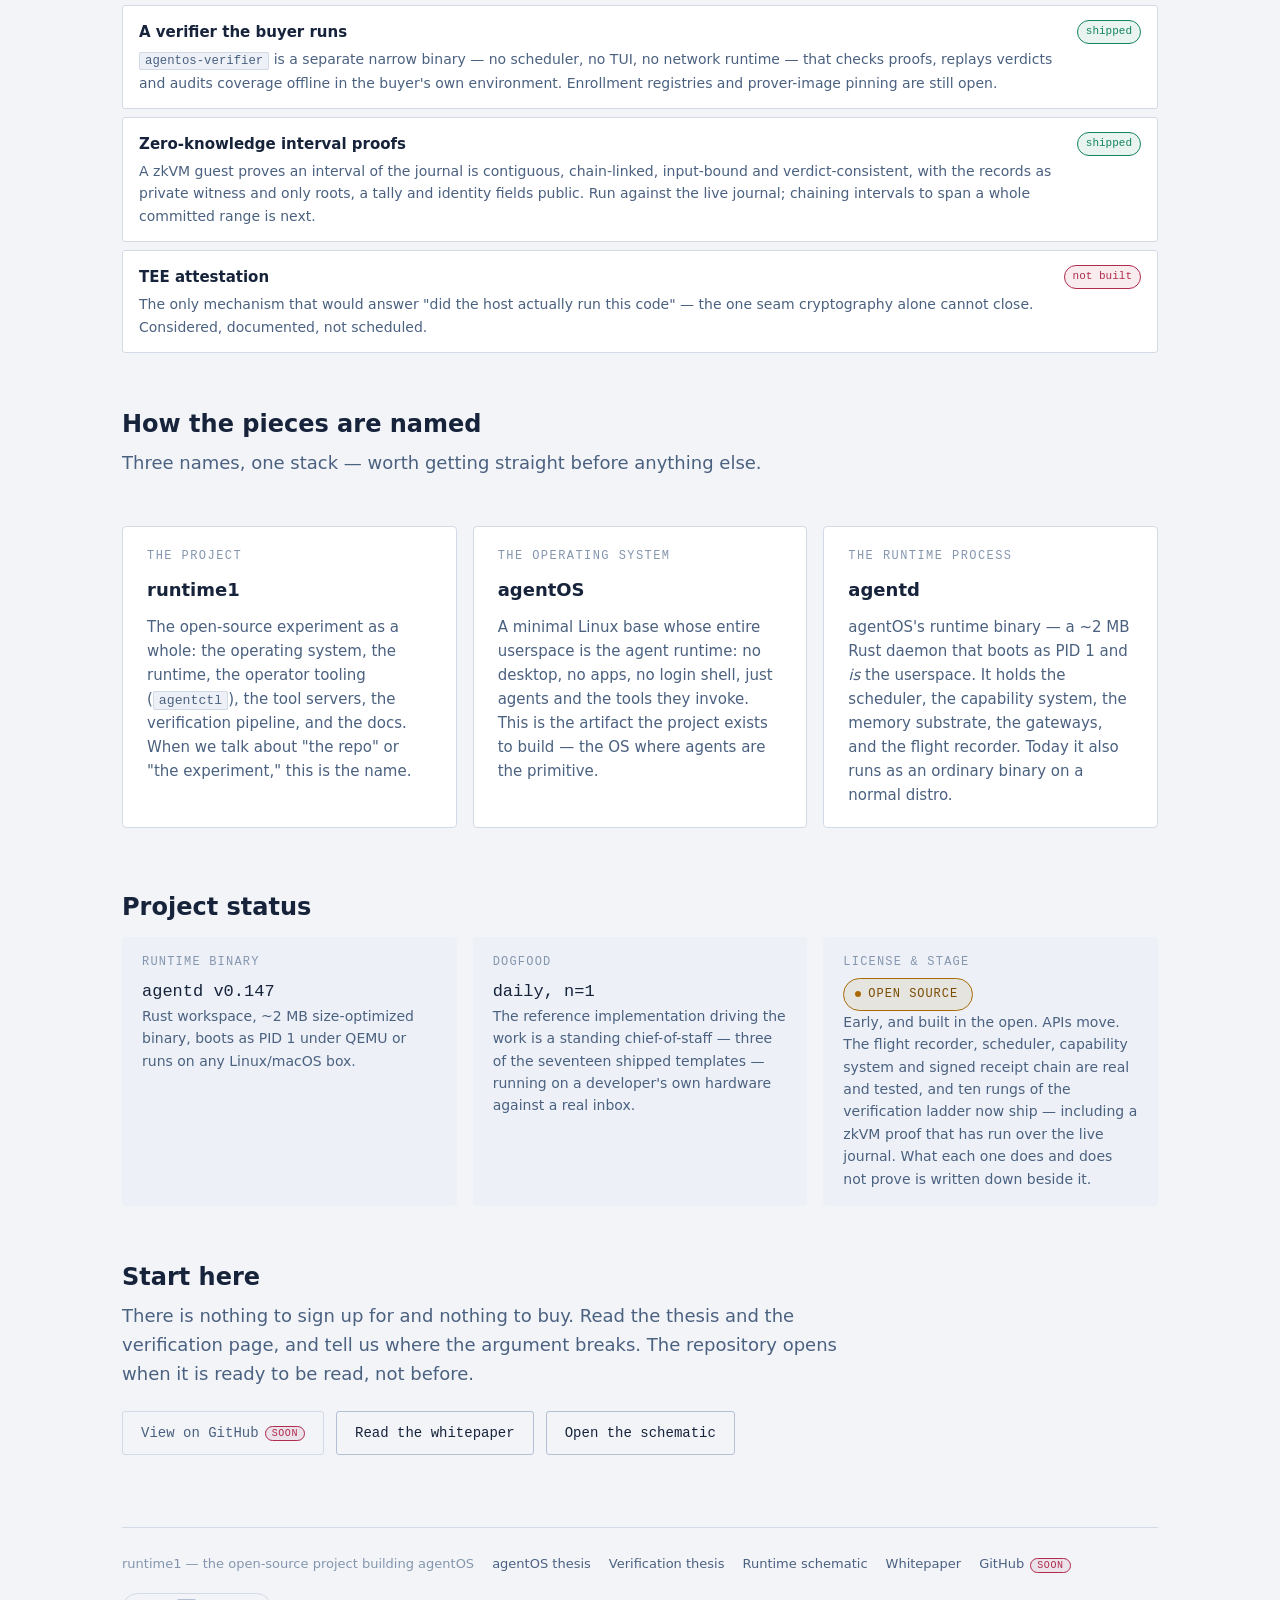
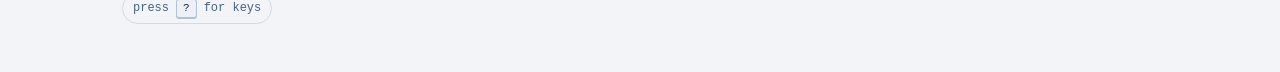
==== commit 78afcd53: "site: lead with verification in the byline, finish the framing scrub The hero paragraph still said "" ====
--- a/index.html
+++ b/index.html
@@ -4,7 +4,7 @@
 <meta charset="utf-8">
 <meta name="viewport" content="width=device-width, initial-scale=1">
 <title>runtime1 — building the operating system where agents are the primitive</title>
-<meta name="description" content="runtime1 is the open-source project building agentOS — a Linux-based operating system whose primitive is the agent, not the application. Every agent bounded by capability, every action brokered and recorded, with a verifiable evidence trail.">
+<meta name="description" content="runtime1 is the open-source project building agentOS — a Linux-based operating system whose primitive is the agent, not the application. Every agent bounded by capability, every action brokered and recorded, and every decision in a signed journal you can replay, prove against, and verify with a zero-knowledge proof that never reveals the records.">
 <link rel="stylesheet" href="style.css">
 <script>try{var t=localStorage.getItem('runtime1-theme');if(t)document.documentElement.dataset.theme=t}catch(e){}</script>
 </head>
@@ -44,11 +44,12 @@
     </div>
     <h1>The operating system where agents are the primitive, not applications.</h1>
     <p class="sub">
-      runtime1 is the open-source project building agentOS: an operating system that runs a
-      team of AI agents on hardware you own. Every agent is bounded by the capabilities it was
-      granted, every tool and model call is brokered and recorded, and everything an agent does
-      lands in an evidence trail you can verify — so agents can run unsupervised on systems
-      that matter.
+      runtime1 is the open-source project building agentOS: an operating system that runs AI
+      agents on hardware you own. Every agent is bounded by the capabilities it was granted,
+      every tool and model call is brokered and recorded, and every decision lands in a signed
+      journal — replayable, provable, and checkable by a zero-knowledge proof that never reveals
+      the records themselves. So agents can run unsupervised on systems that matter, and someone
+      who does not trust you can verify it in about a sixth of a second.
     </p>
     <div class="cta">
       <span class="btn soon-btn" title="the repository is not public yet">View on GitHub<em>soon</em></span>
